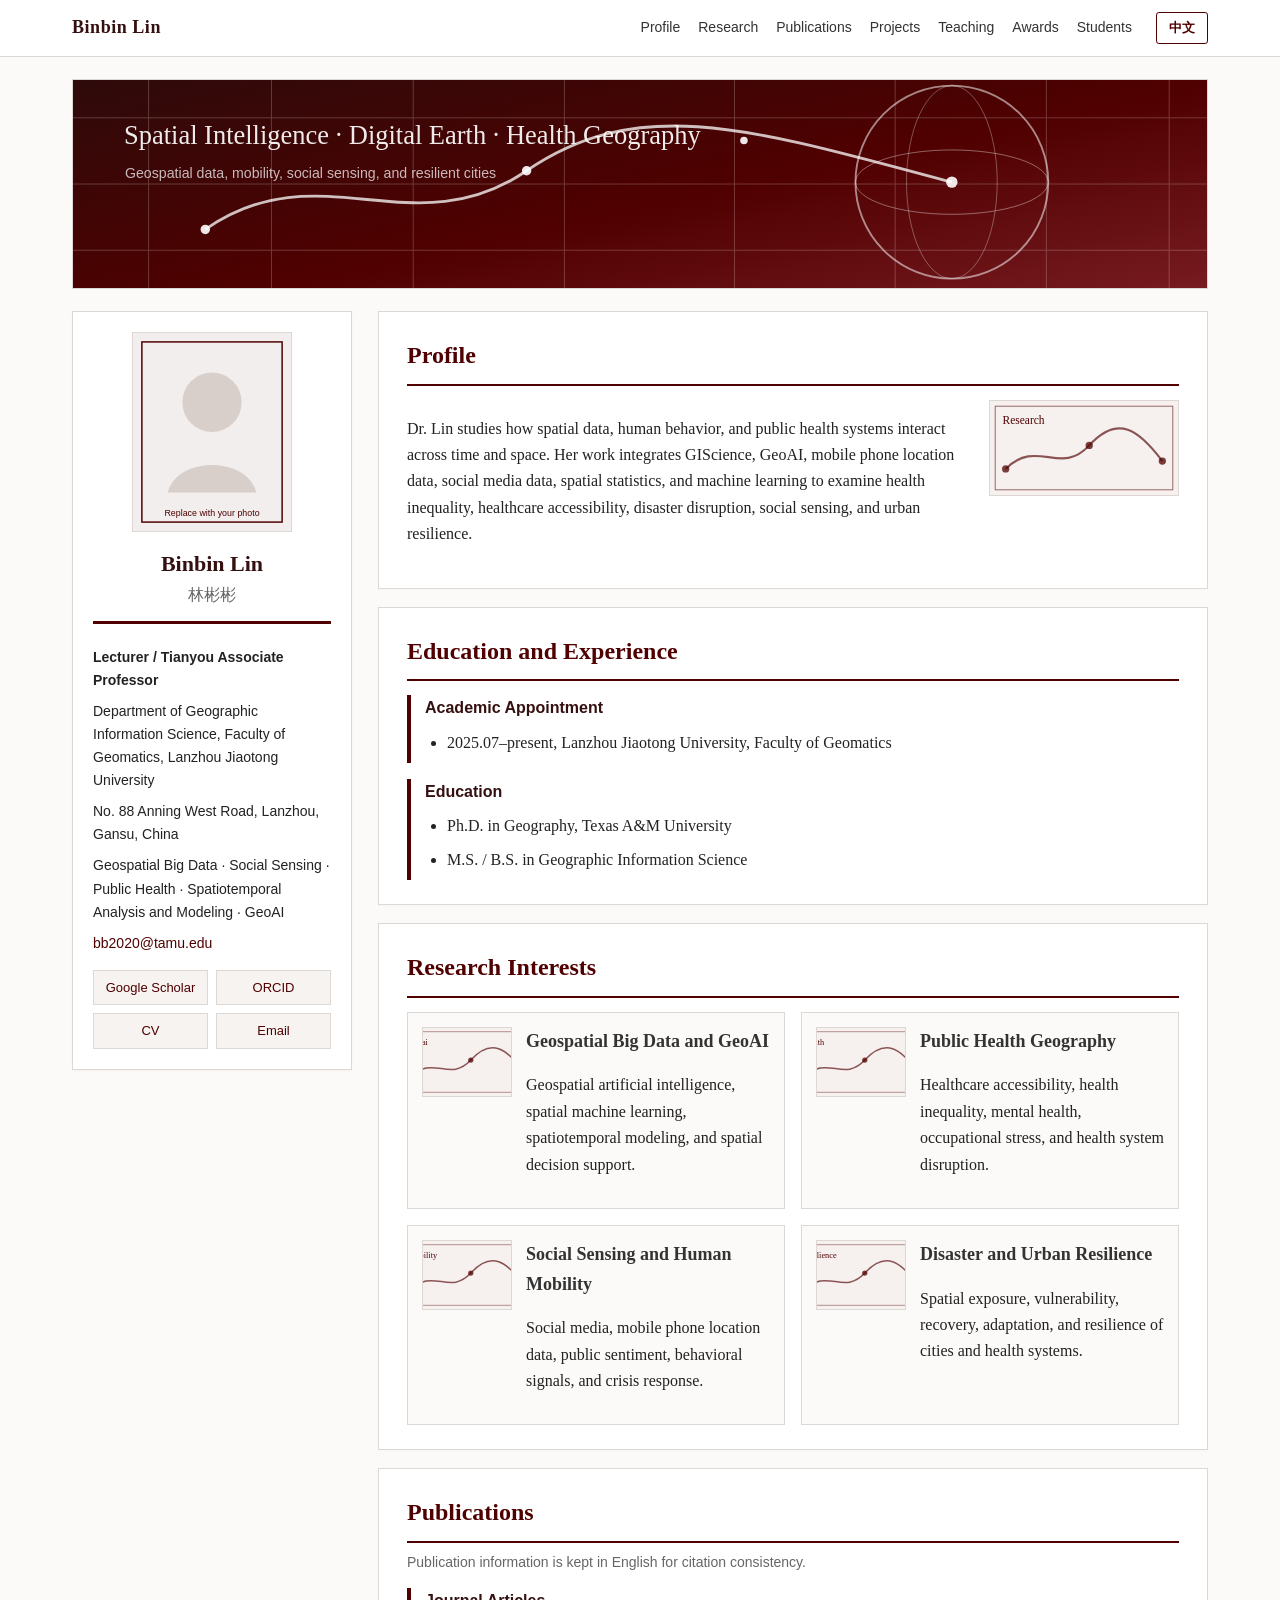
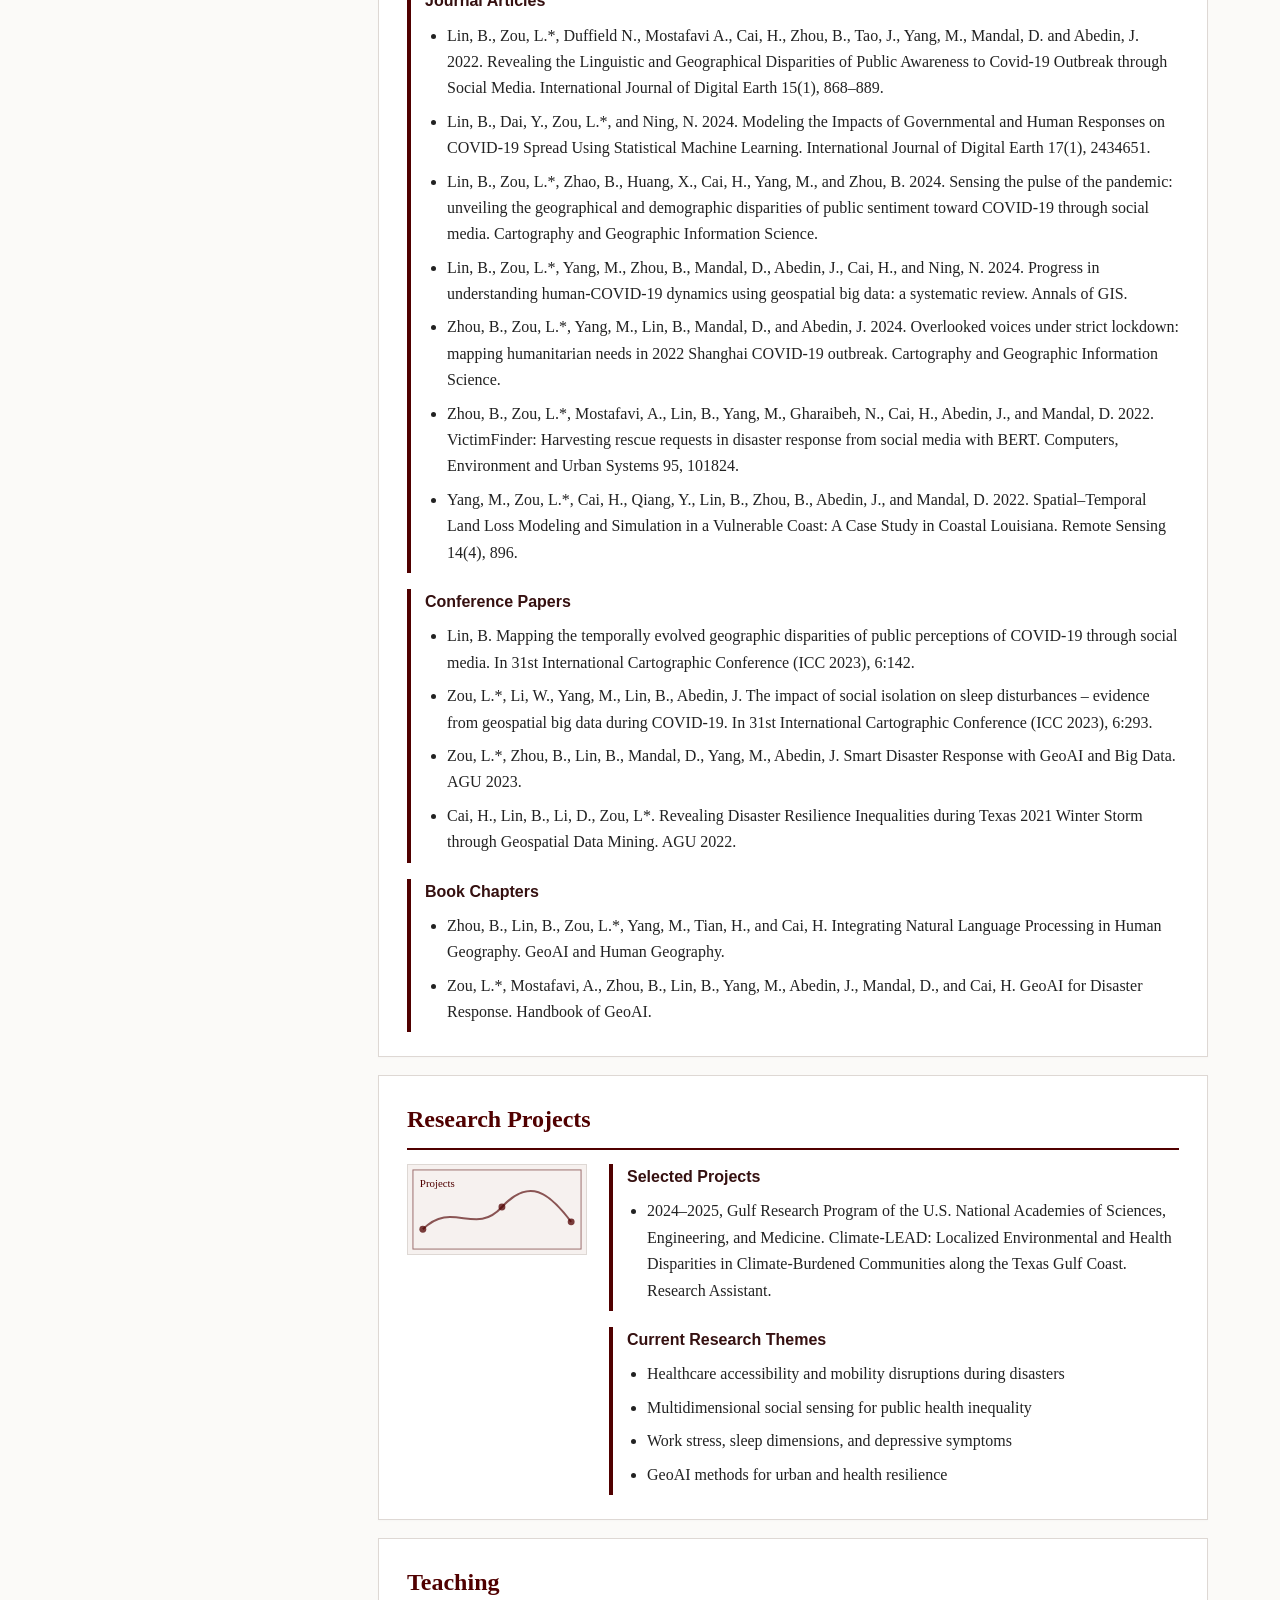
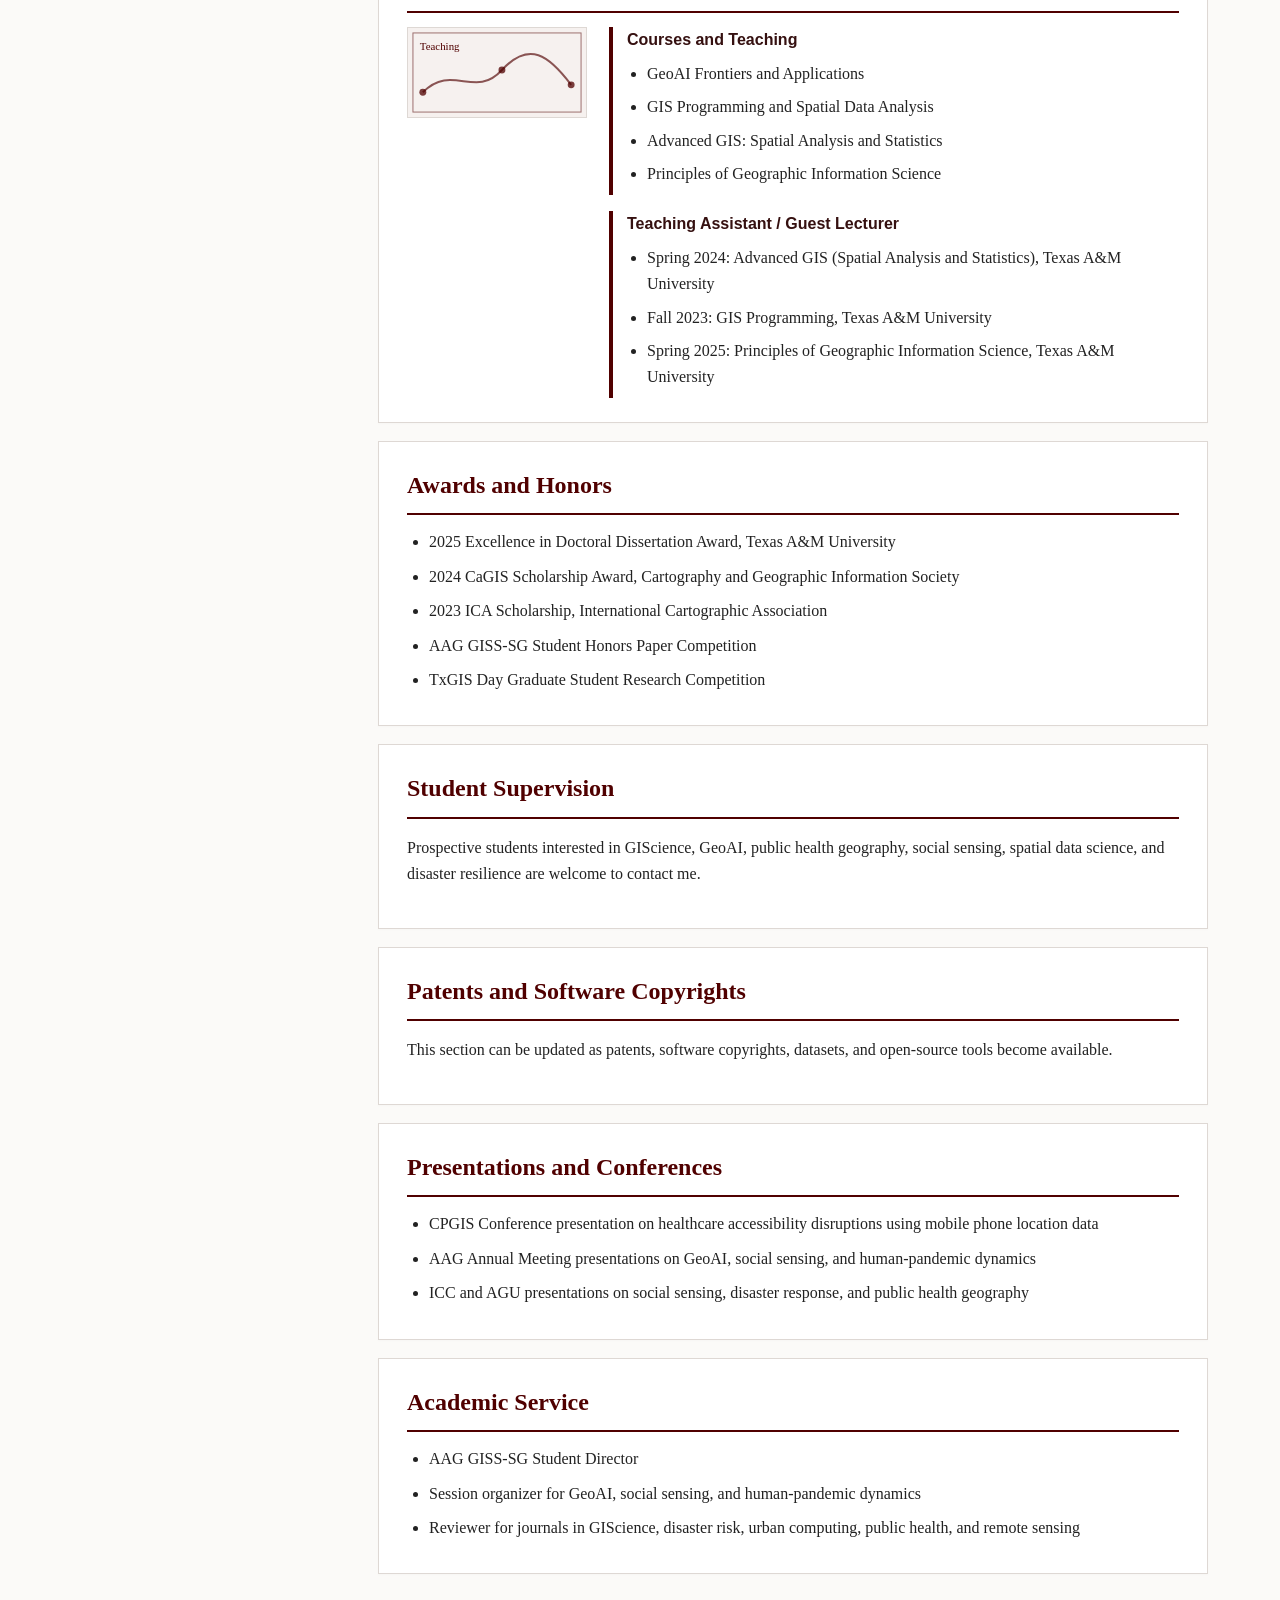
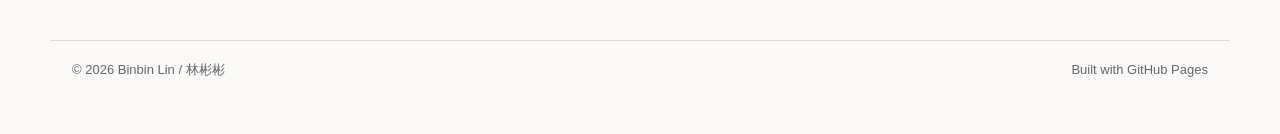
==== index.html @ 3821516c "Add files via upload" ====
<!DOCTYPE html>
<html lang="en" data-lang="en">
<head>
  <meta charset="UTF-8" />
  <meta name="viewport" content="width=device-width, initial-scale=1.0" />
  <title>Binbin Lin | 林彬彬</title>
  <meta name="description" content="Academic homepage of Binbin Lin / 林彬彬, Associate Professor at Lanzhou Jiaotong University." />
  <link rel="stylesheet" href="assets/style.css" />
</head>
<body>
  <header class="topbar">
    <div class="topbar-inner">
      <a class="site-title" href="#home">Binbin Lin</a>
      <nav class="nav" aria-label="Main navigation">
        <a href="#about" data-i18n="nav_about">Profile</a>
        <a href="#research" data-i18n="nav_research">Research</a>
        <a href="#publications" data-i18n="nav_publications">Publications</a>
        <a href="#projects" data-i18n="nav_projects">Projects</a>
        <a href="#teaching" data-i18n="nav_teaching">Teaching</a>
        <a href="#awards" data-i18n="nav_awards">Awards</a>
        <a href="#students" data-i18n="nav_students">Students</a>
      </nav>
      <button id="langToggle" class="lang-toggle" type="button">中文</button>
    </div>
  </header>

  <main id="home">
    <section class="banner" aria-label="Digital earth banner">
      <img src="img/banner-digital-earth.svg" alt="Digital earth and geospatial network banner" />
    </section>

    <section class="layout">
      <aside class="profile-card" id="profileCard"></aside>
      <div class="main-column">
        <section class="panel" id="about"></section>
        <section class="panel" id="education"></section>
        <section class="panel" id="research"></section>
        <section class="panel" id="publications"></section>
        <section class="panel" id="projects"></section>
        <section class="panel" id="teaching"></section>
        <section class="panel" id="awards"></section>
        <section class="panel" id="students"></section>
        <section class="panel" id="patents"></section>
        <section class="panel" id="talks"></section>
        <section class="panel" id="service"></section>
      </div>
    </section>
  </main>

  <footer class="footer">
    <span>© <span id="year"></span> Binbin Lin / 林彬彬</span>
    <span data-i18n="footer_note">Built with GitHub Pages</span>
  </footer>

  <script src="assets/main.js"></script>
</body>
</html>
---- assets/style.css ----
:root{
  --maroon:#500000;
  --maroon-dark:#351010;
  --maroon-light:#7b1f28;
  --ink:#222;
  --muted:#666;
  --line:#ded8d4;
  --paper:#fff;
  --soft:#f7f3f1;
  --soft2:#fbfaf8;
  --max:1180px;
}
*{box-sizing:border-box}
html{scroll-behavior:smooth}
body{margin:0;background:var(--soft2);color:var(--ink);font-family:Georgia,'Times New Roman','Noto Serif SC',serif;line-height:1.65}
a{color:var(--maroon);text-decoration:none}a:hover{text-decoration:underline}
.topbar{position:sticky;top:0;z-index:20;background:rgba(255,255,255,.96);border-bottom:1px solid var(--line)}
.topbar-inner{max-width:var(--max);margin:auto;padding:12px 22px;display:flex;align-items:center;gap:24px}
.site-title{font-weight:700;letter-spacing:.03em;color:var(--maroon-dark);font-size:18px;white-space:nowrap}
.nav{display:flex;gap:18px;flex:1;justify-content:flex-end;font-family:Arial,'Noto Sans SC',sans-serif;font-size:14px}.nav a{color:#333}.nav a:hover{color:var(--maroon)}
.lang-toggle{border:1px solid var(--maroon);background:#fff;color:var(--maroon);padding:6px 12px;border-radius:3px;cursor:pointer;font-weight:700}
.banner{max-width:var(--max);margin:22px auto 0;padding:0 22px}.banner img{width:100%;height:210px;display:block;object-fit:cover;border:1px solid var(--line);background:#eee}
.layout{max-width:var(--max);margin:22px auto 48px;padding:0 22px;display:grid;grid-template-columns:280px minmax(0,1fr);gap:26px;align-items:start}
.profile-card{position:sticky;top:72px;background:var(--paper);border:1px solid var(--line);padding:20px;text-align:left}
.portrait{width:160px;height:200px;display:block;margin:0 auto 14px;object-fit:cover;border:1px solid var(--line);background:#eee}.profile-name{text-align:center;margin:4px 0 0;font-size:22px;color:var(--maroon-dark)}.profile-sub{text-align:center;color:var(--muted);margin:0 0 12px;font-family:Arial,'Noto Sans SC',sans-serif}.profile-meta{border-top:3px solid var(--maroon);padding-top:14px;font-family:Arial,'Noto Sans SC',sans-serif;font-size:14px}.profile-meta p{margin:8px 0}.profile-links{display:grid;grid-template-columns:1fr 1fr;gap:8px;margin-top:15px}.profile-links a{font-family:Arial,'Noto Sans SC',sans-serif;text-align:center;border:1px solid var(--line);padding:6px 8px;background:var(--soft);font-size:13px}.profile-links a:hover{background:var(--maroon);color:#fff;text-decoration:none}
.panel{background:var(--paper);border:1px solid var(--line);margin-bottom:18px;padding:24px 28px}.panel h2{margin:0 0 14px;color:var(--maroon);font-size:24px;border-bottom:2px solid var(--maroon);padding-bottom:8px}.panel h3{color:#333;margin:0 0 6px;font-size:18px}.section-note{color:var(--muted);font-family:Arial,'Noto Sans SC',sans-serif;font-size:14px;margin-top:-6px}.intro-block{display:grid;grid-template-columns:1fr 190px;gap:22px;align-items:start}.module-img{width:100%;border:1px solid var(--line);background:#f3eeee}.research-grid{display:grid;grid-template-columns:1fr 1fr;gap:16px}.research-item{display:grid;grid-template-columns:90px 1fr;gap:14px;border:1px solid var(--line);padding:14px;background:var(--soft2)}.research-item img{width:90px;height:70px;object-fit:cover;border:1px solid var(--line)}
.pub-list{padding-left:22px;margin:0}.pub-list li{margin:0 0 12px}.list-block{display:grid;grid-template-columns:180px 1fr;gap:22px;align-items:start}.list-block ul{margin:0;padding-left:20px}.list-block li{margin-bottom:8px}.simple-list{margin:0;padding-left:22px}.simple-list li{margin-bottom:8px}.footer{max-width:var(--max);margin:0 auto 35px;padding:18px 22px;border-top:1px solid var(--line);display:flex;justify-content:space-between;color:var(--muted);font-family:Arial,'Noto Sans SC',sans-serif;font-size:13px}
[data-lang="en"] [data-zh], [data-lang="zh"] [data-en]{display:none!important}
@media(max-width:900px){.topbar-inner{flex-wrap:wrap}.nav{order:3;width:100%;justify-content:flex-start;overflow:auto}.layout{grid-template-columns:1fr}.profile-card{position:static}.intro-block,.list-block{grid-template-columns:1fr}.research-grid{grid-template-columns:1fr}.banner img{height:150px}}
@media(max-width:520px){.panel{padding:18px}.research-item{grid-template-columns:1fr}.research-item img{width:100%;height:120px}.footer{display:block}.profile-links{grid-template-columns:1fr}}
.group-list{display:grid;gap:16px}.subsection{border-left:4px solid var(--maroon);padding:0 0 0 14px}.subsection h3{font-family:Arial,'Noto Sans SC',sans-serif;font-size:16px;color:var(--maroon-dark);margin:0 0 8px}.subsection .simple-list{margin-bottom:0}.subsection .simple-list li{margin-bottom:7px}.profile-card{box-shadow:0 1px 2px rgba(0,0,0,.03)}.panel{box-shadow:0 1px 2px rgba(0,0,0,.02)}
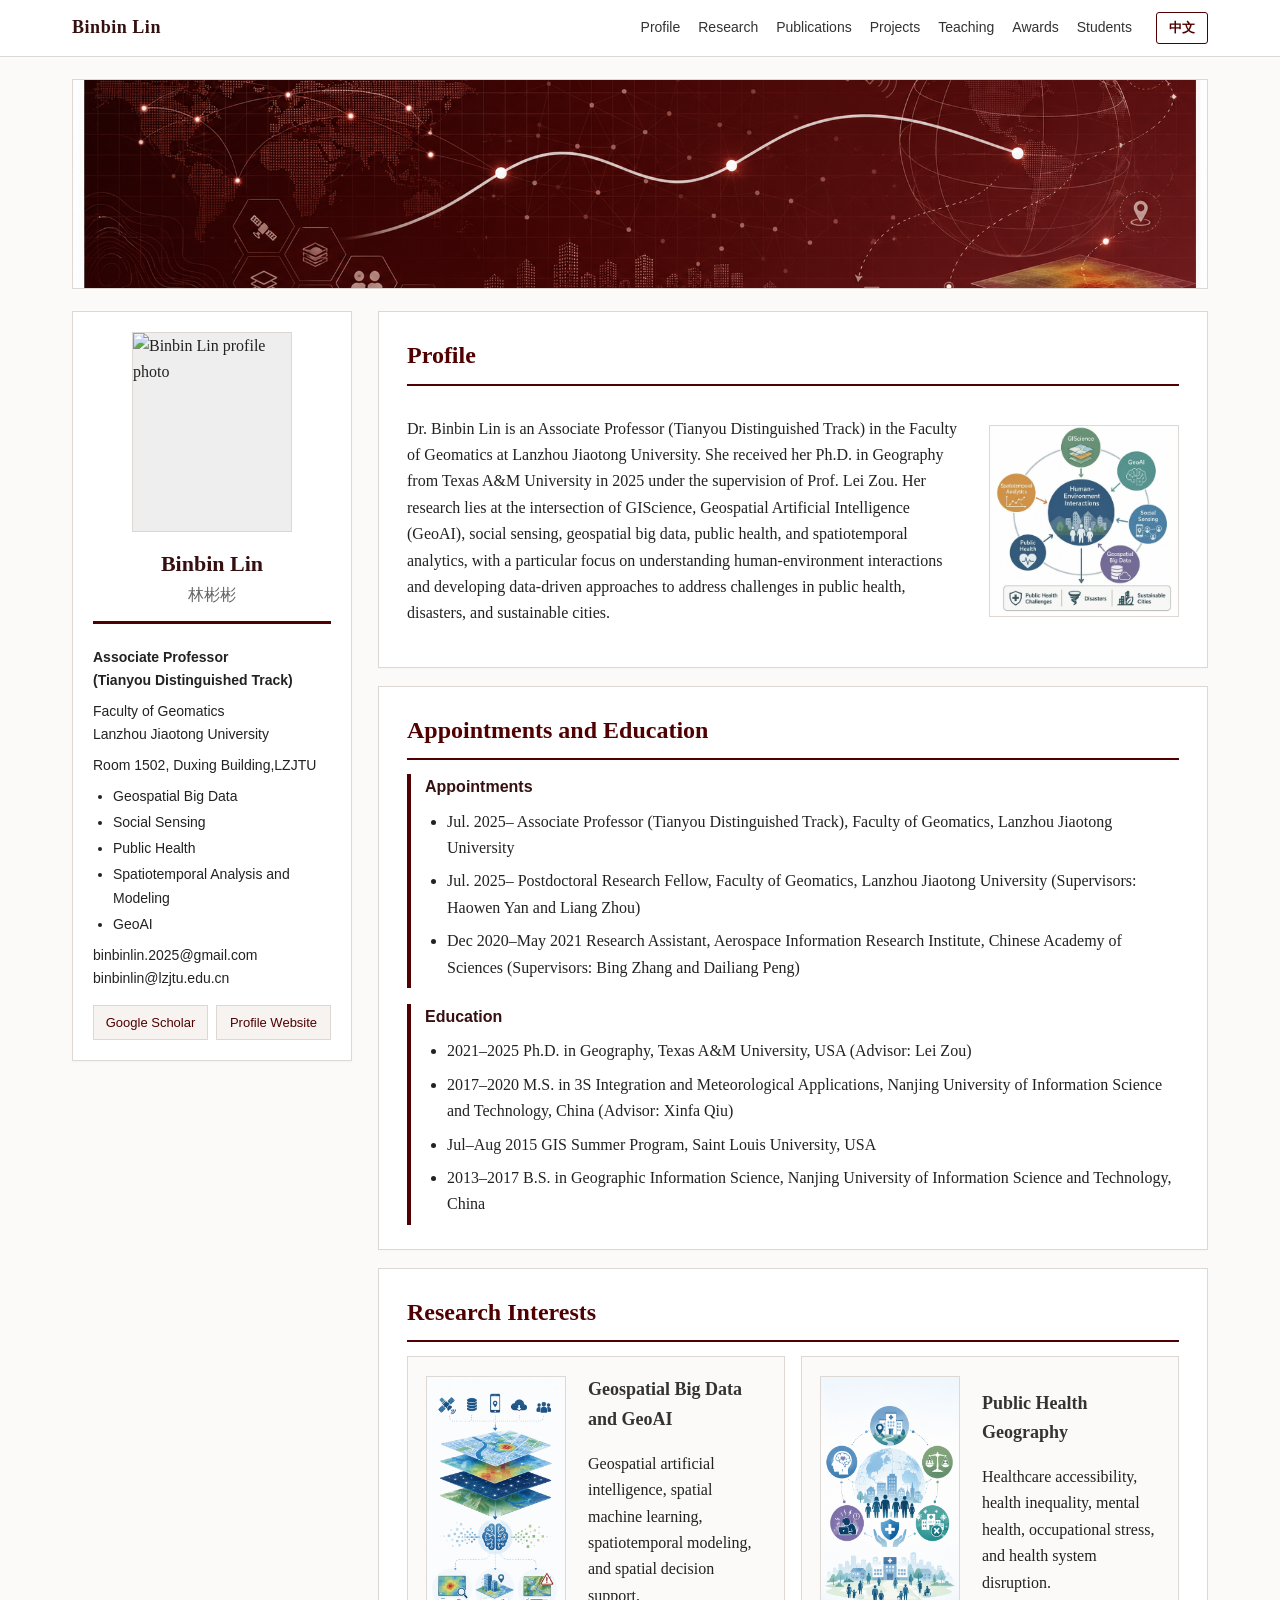
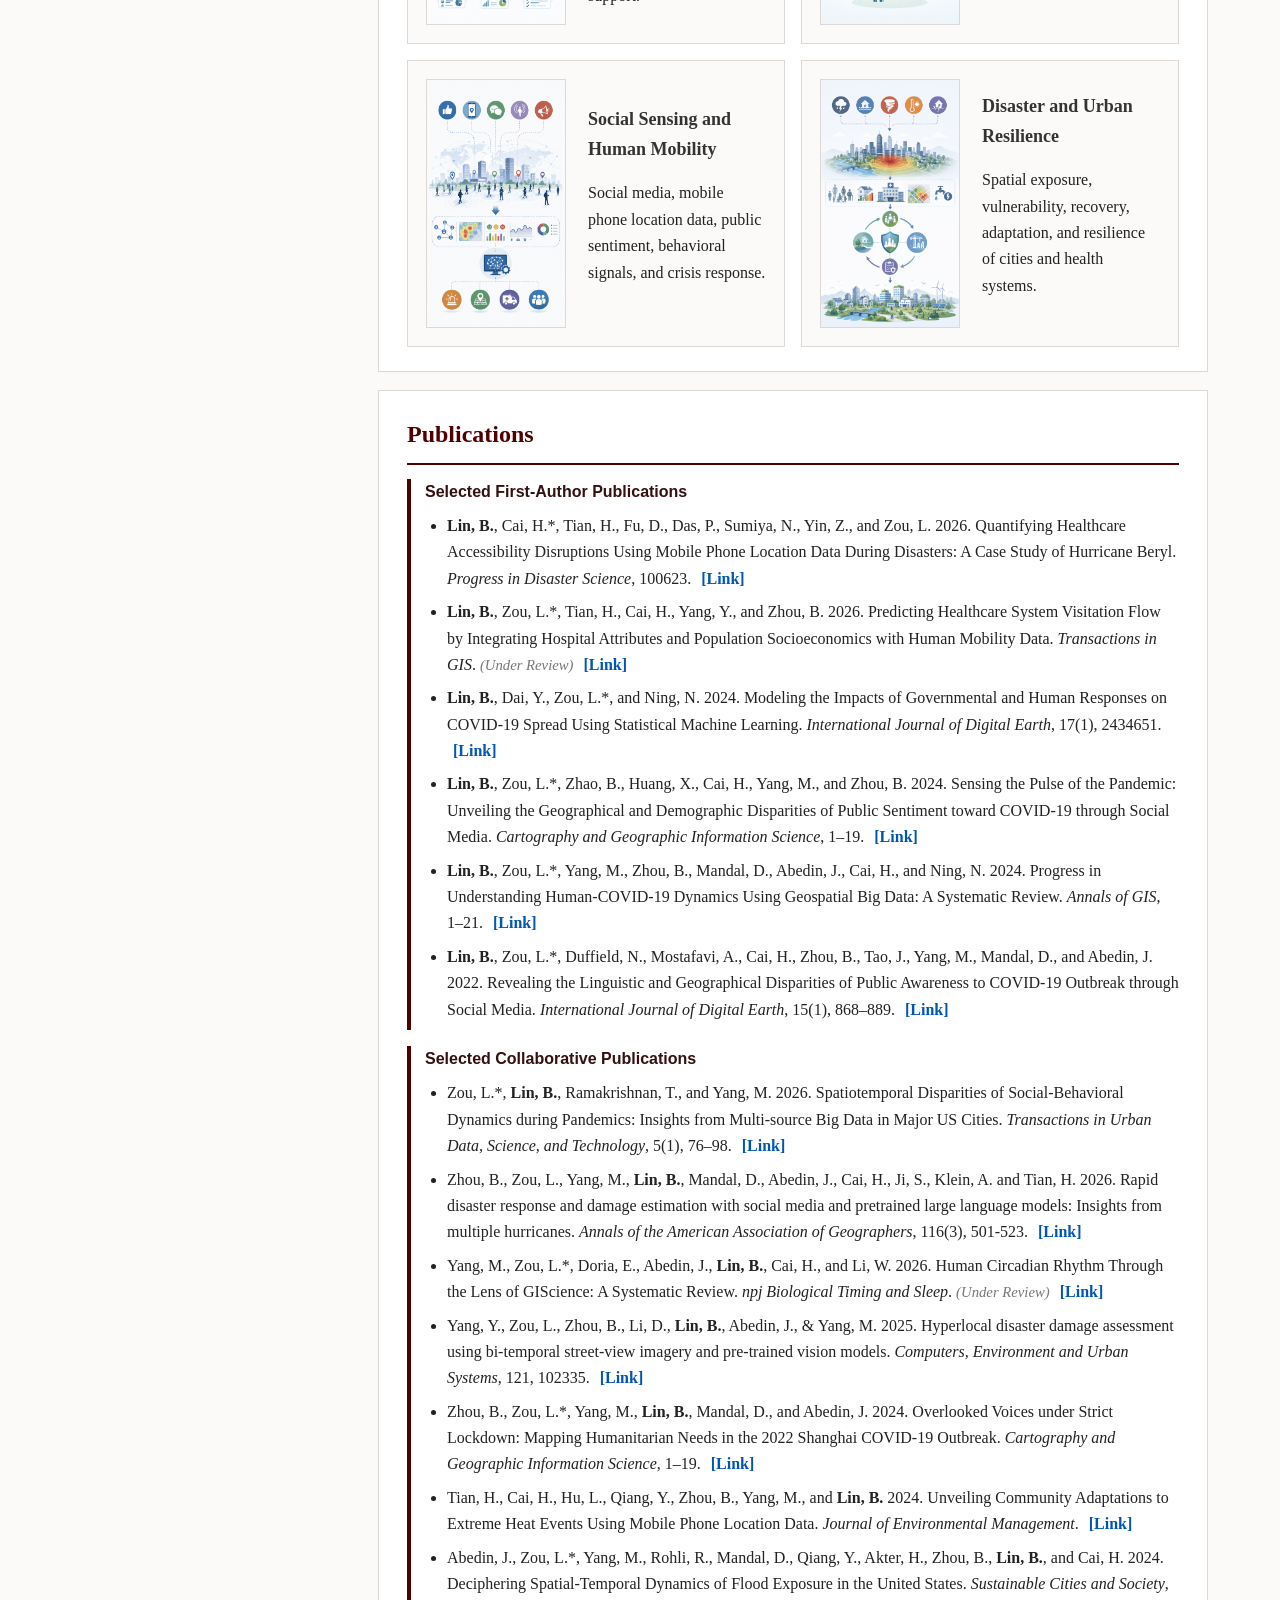
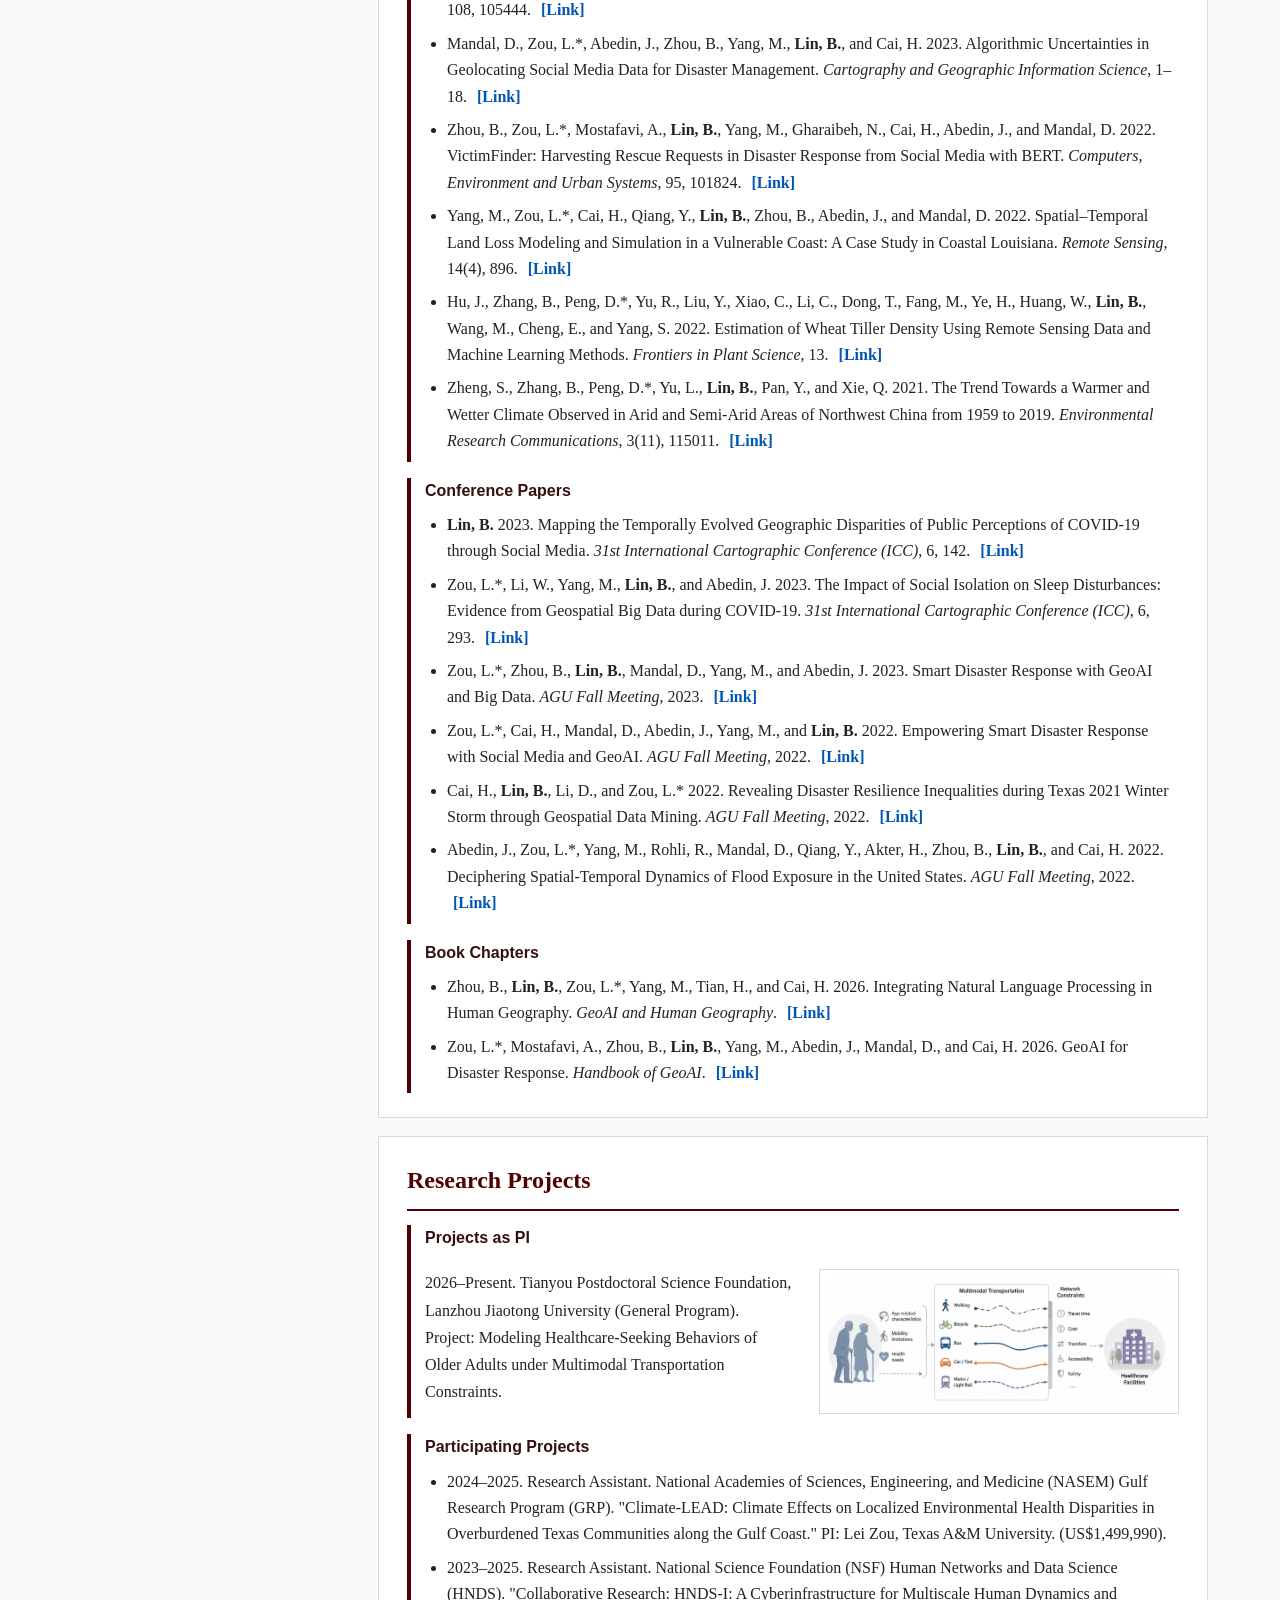
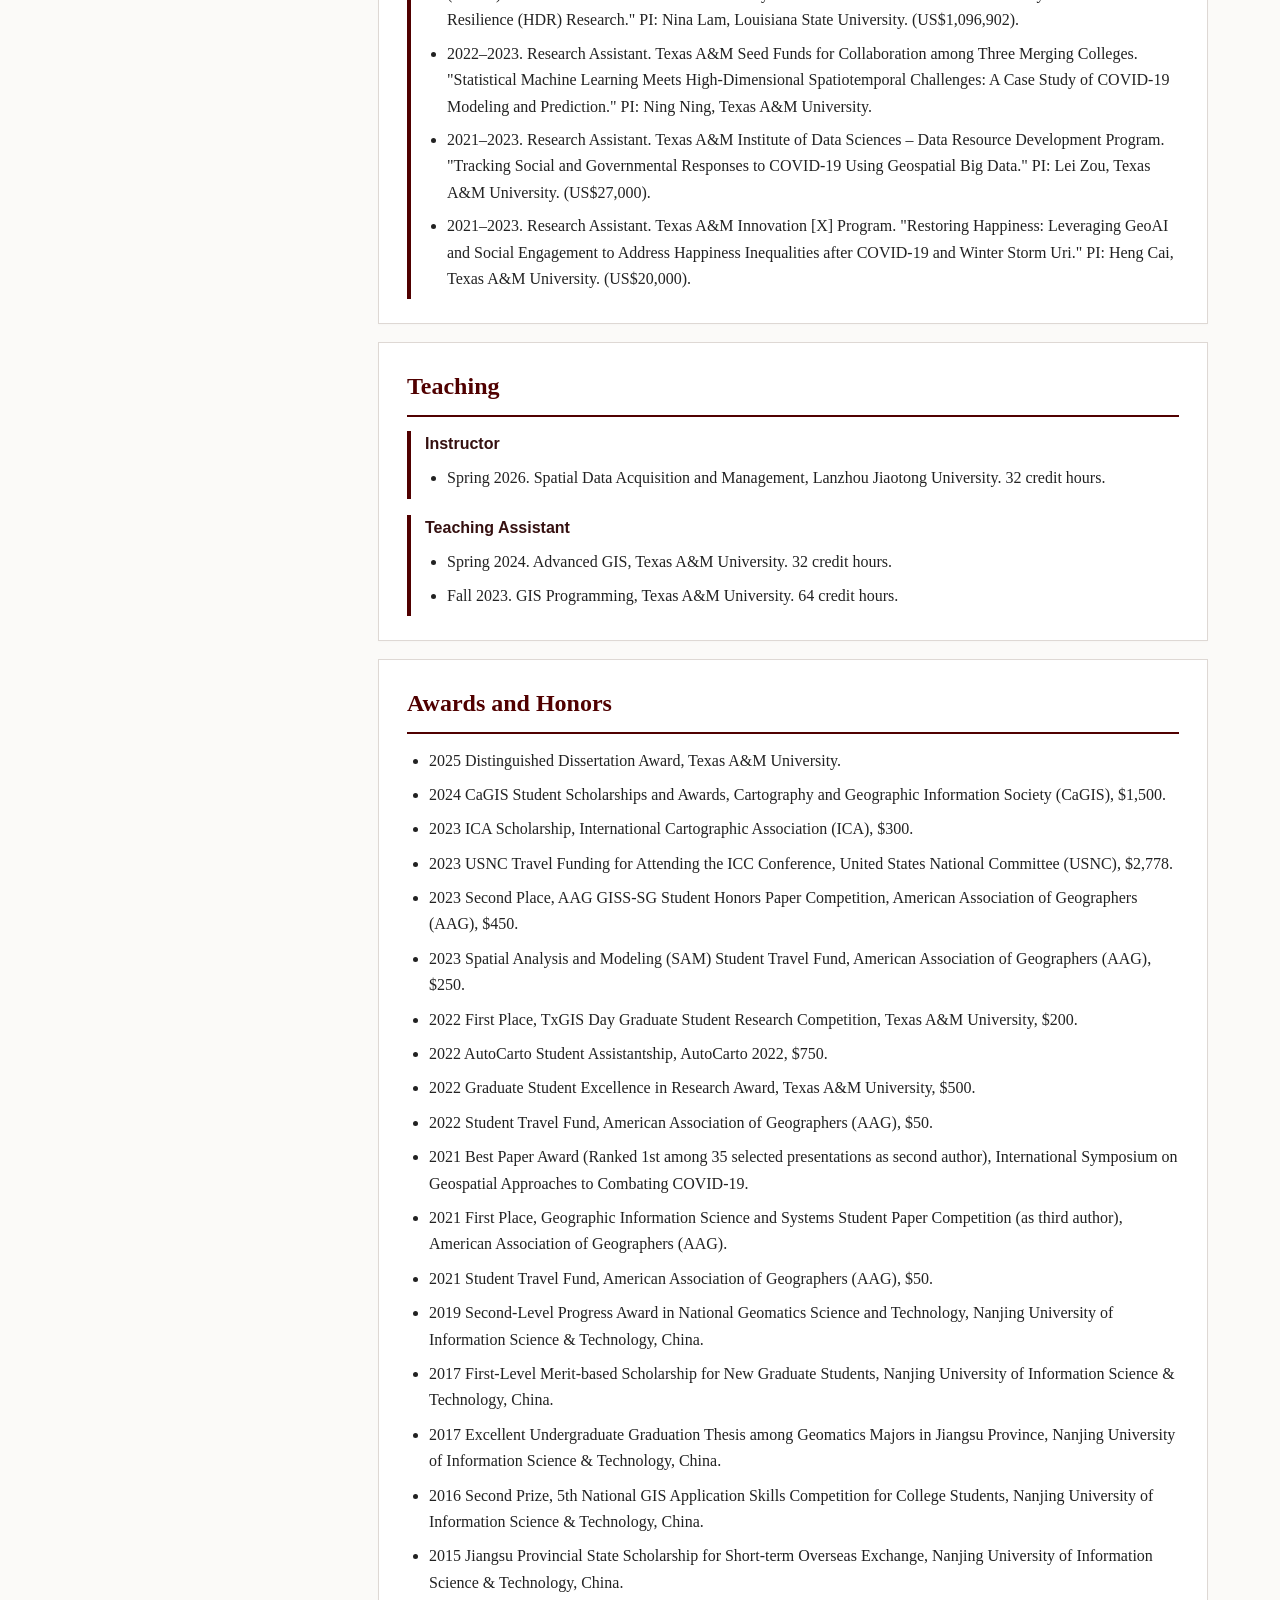
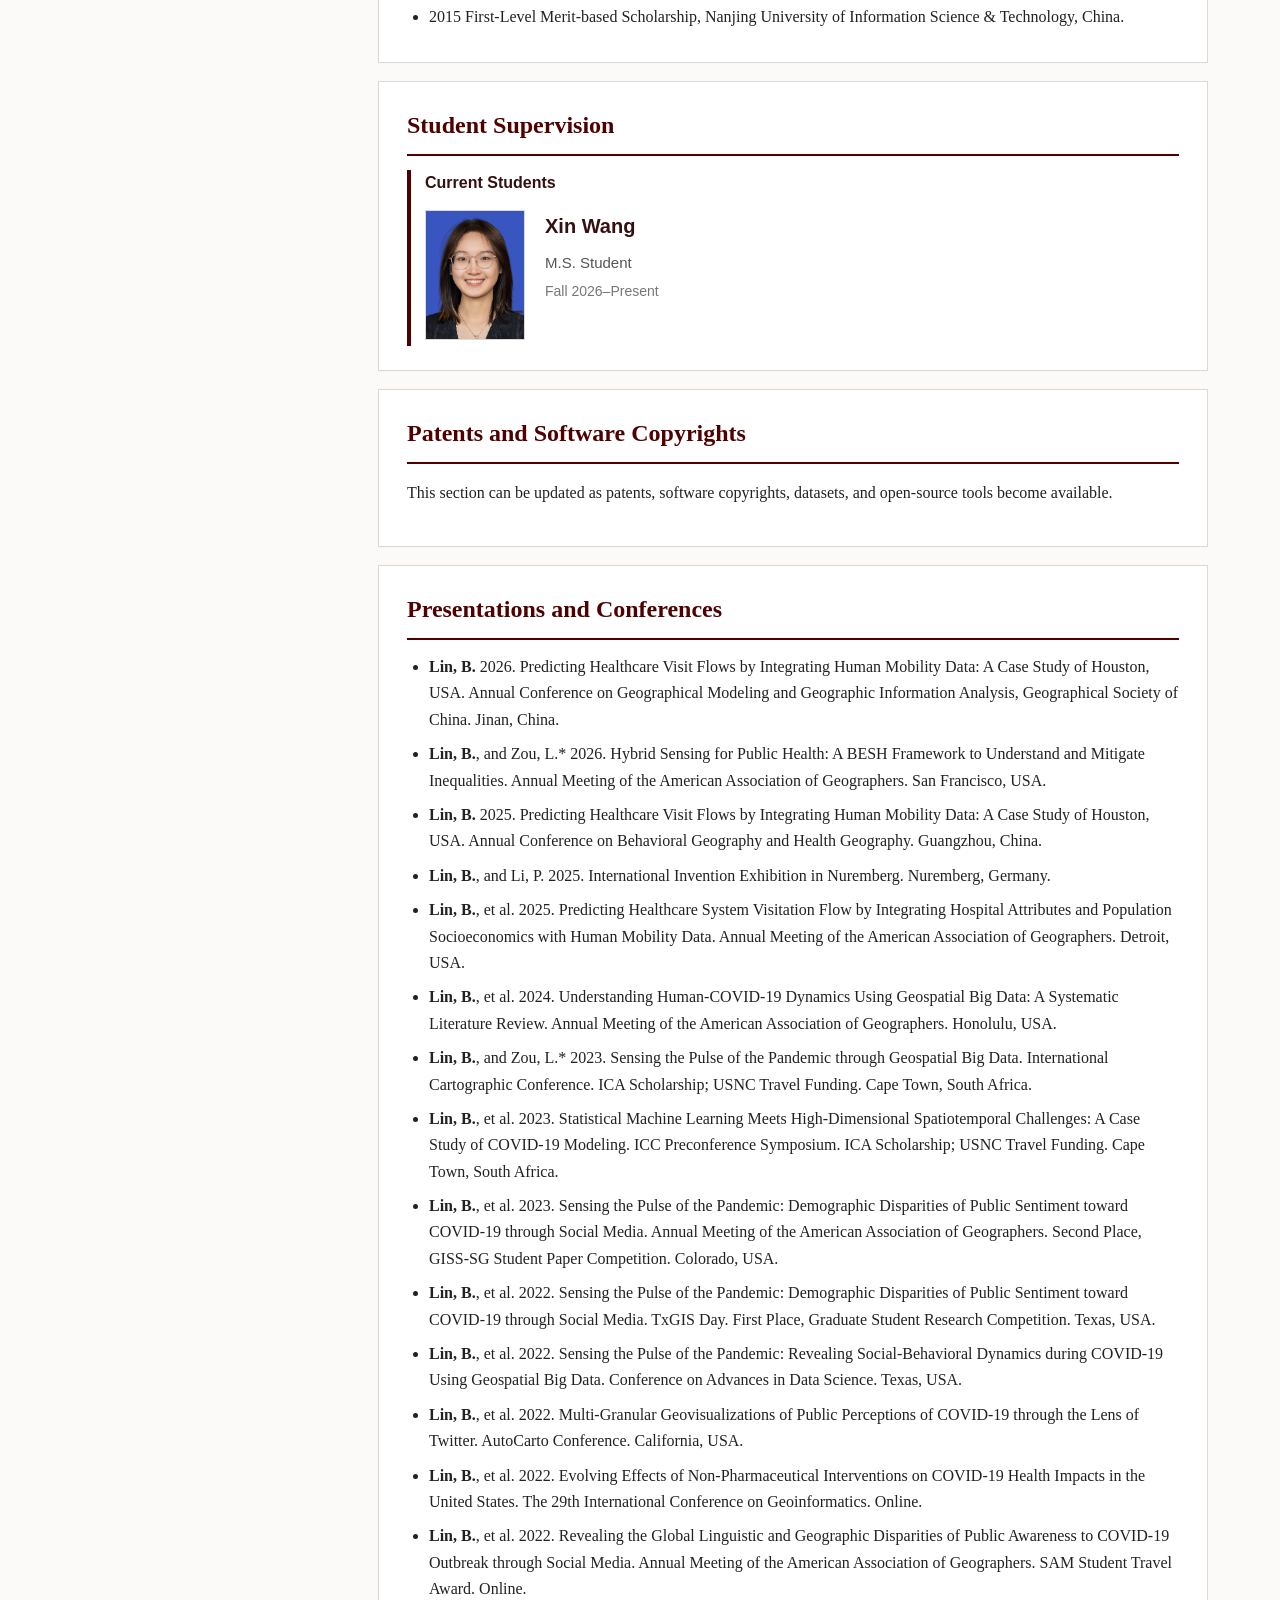
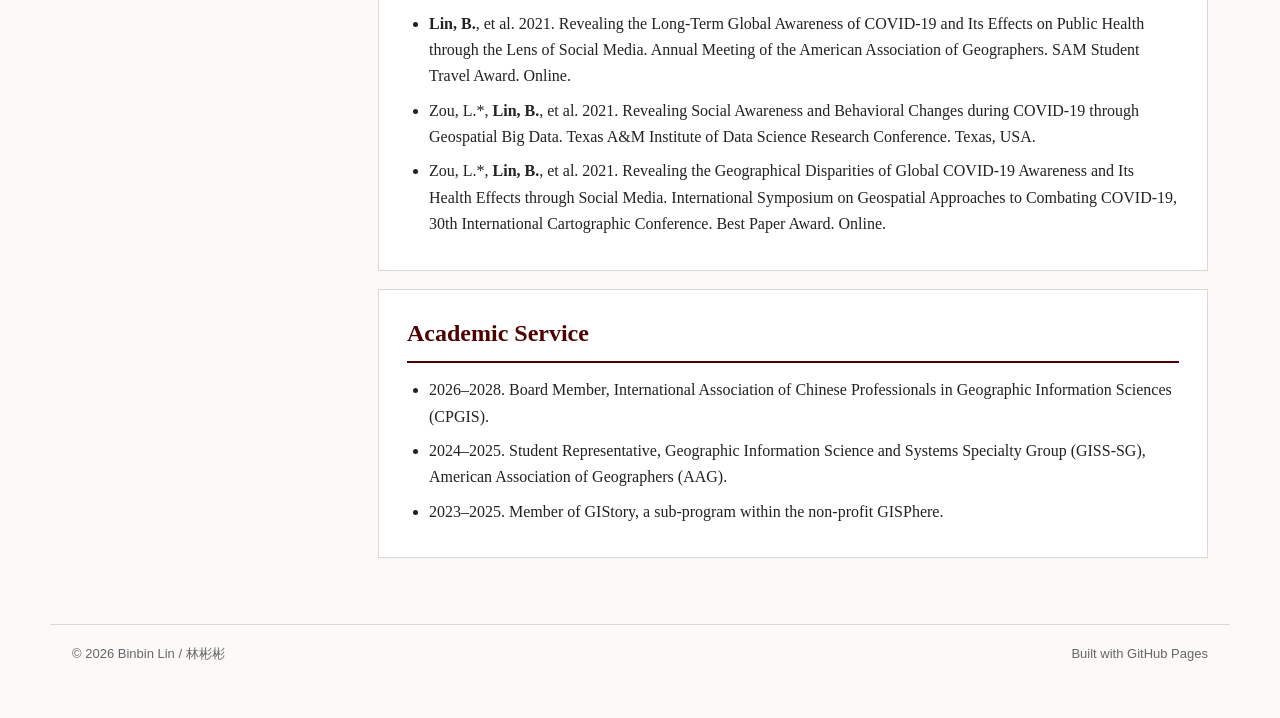
==== commit ba34db2c: "Update index.html" ====
--- a/index.html
+++ b/index.html
@@ -26,7 +26,7 @@
 
   <main id="home">
     <section class="banner" aria-label="Digital earth banner">
-      <img src="img/banner-digital-earth.svg" alt="Digital earth and geospatial network banner" />
+      <img src="img/banner-digital-earth.png" alt="Digital earth and geospatial network banner" />
     </section>
 
     <section class="layout">
@@ -55,3 +55,4 @@
   <script src="assets/main.js"></script>
 </body>
 </html>
+<!-- redeploy -->
--- a/assets/style.css
+++ b/assets/style.css
@@ -10,22 +10,429 @@
   --soft2:#fbfaf8;
   --max:1180px;
 }
+
 *{box-sizing:border-box}
 html{scroll-behavior:smooth}
-body{margin:0;background:var(--soft2);color:var(--ink);font-family:Georgia,'Times New Roman','Noto Serif SC',serif;line-height:1.65}
-a{color:var(--maroon);text-decoration:none}a:hover{text-decoration:underline}
-.topbar{position:sticky;top:0;z-index:20;background:rgba(255,255,255,.96);border-bottom:1px solid var(--line)}
-.topbar-inner{max-width:var(--max);margin:auto;padding:12px 22px;display:flex;align-items:center;gap:24px}
-.site-title{font-weight:700;letter-spacing:.03em;color:var(--maroon-dark);font-size:18px;white-space:nowrap}
-.nav{display:flex;gap:18px;flex:1;justify-content:flex-end;font-family:Arial,'Noto Sans SC',sans-serif;font-size:14px}.nav a{color:#333}.nav a:hover{color:var(--maroon)}
-.lang-toggle{border:1px solid var(--maroon);background:#fff;color:var(--maroon);padding:6px 12px;border-radius:3px;cursor:pointer;font-weight:700}
-.banner{max-width:var(--max);margin:22px auto 0;padding:0 22px}.banner img{width:100%;height:210px;display:block;object-fit:cover;border:1px solid var(--line);background:#eee}
-.layout{max-width:var(--max);margin:22px auto 48px;padding:0 22px;display:grid;grid-template-columns:280px minmax(0,1fr);gap:26px;align-items:start}
-.profile-card{position:sticky;top:72px;background:var(--paper);border:1px solid var(--line);padding:20px;text-align:left}
-.portrait{width:160px;height:200px;display:block;margin:0 auto 14px;object-fit:cover;border:1px solid var(--line);background:#eee}.profile-name{text-align:center;margin:4px 0 0;font-size:22px;color:var(--maroon-dark)}.profile-sub{text-align:center;color:var(--muted);margin:0 0 12px;font-family:Arial,'Noto Sans SC',sans-serif}.profile-meta{border-top:3px solid var(--maroon);padding-top:14px;font-family:Arial,'Noto Sans SC',sans-serif;font-size:14px}.profile-meta p{margin:8px 0}.profile-links{display:grid;grid-template-columns:1fr 1fr;gap:8px;margin-top:15px}.profile-links a{font-family:Arial,'Noto Sans SC',sans-serif;text-align:center;border:1px solid var(--line);padding:6px 8px;background:var(--soft);font-size:13px}.profile-links a:hover{background:var(--maroon);color:#fff;text-decoration:none}
-.panel{background:var(--paper);border:1px solid var(--line);margin-bottom:18px;padding:24px 28px}.panel h2{margin:0 0 14px;color:var(--maroon);font-size:24px;border-bottom:2px solid var(--maroon);padding-bottom:8px}.panel h3{color:#333;margin:0 0 6px;font-size:18px}.section-note{color:var(--muted);font-family:Arial,'Noto Sans SC',sans-serif;font-size:14px;margin-top:-6px}.intro-block{display:grid;grid-template-columns:1fr 190px;gap:22px;align-items:start}.module-img{width:100%;border:1px solid var(--line);background:#f3eeee}.research-grid{display:grid;grid-template-columns:1fr 1fr;gap:16px}.research-item{display:grid;grid-template-columns:90px 1fr;gap:14px;border:1px solid var(--line);padding:14px;background:var(--soft2)}.research-item img{width:90px;height:70px;object-fit:cover;border:1px solid var(--line)}
-.pub-list{padding-left:22px;margin:0}.pub-list li{margin:0 0 12px}.list-block{display:grid;grid-template-columns:180px 1fr;gap:22px;align-items:start}.list-block ul{margin:0;padding-left:20px}.list-block li{margin-bottom:8px}.simple-list{margin:0;padding-left:22px}.simple-list li{margin-bottom:8px}.footer{max-width:var(--max);margin:0 auto 35px;padding:18px 22px;border-top:1px solid var(--line);display:flex;justify-content:space-between;color:var(--muted);font-family:Arial,'Noto Sans SC',sans-serif;font-size:13px}
-[data-lang="en"] [data-zh], [data-lang="zh"] [data-en]{display:none!important}
-@media(max-width:900px){.topbar-inner{flex-wrap:wrap}.nav{order:3;width:100%;justify-content:flex-start;overflow:auto}.layout{grid-template-columns:1fr}.profile-card{position:static}.intro-block,.list-block{grid-template-columns:1fr}.research-grid{grid-template-columns:1fr}.banner img{height:150px}}
-@media(max-width:520px){.panel{padding:18px}.research-item{grid-template-columns:1fr}.research-item img{width:100%;height:120px}.footer{display:block}.profile-links{grid-template-columns:1fr}}
-.group-list{display:grid;gap:16px}.subsection{border-left:4px solid var(--maroon);padding:0 0 0 14px}.subsection h3{font-family:Arial,'Noto Sans SC',sans-serif;font-size:16px;color:var(--maroon-dark);margin:0 0 8px}.subsection .simple-list{margin-bottom:0}.subsection .simple-list li{margin-bottom:7px}.profile-card{box-shadow:0 1px 2px rgba(0,0,0,.03)}.panel{box-shadow:0 1px 2px rgba(0,0,0,.02)}
+body{
+  margin:0;
+  background:var(--soft2);
+  color:var(--ink);
+  font-family:Georgia,'Times New Roman','Noto Serif SC',serif;
+  line-height:1.65;
+}
+
+a{color:var(--maroon);text-decoration:none}
+a:hover{text-decoration:underline}
+
+.topbar{
+  position:sticky;
+  top:0;
+  z-index:20;
+  background:rgba(255,255,255,.96);
+  border-bottom:1px solid var(--line);
+}
+.topbar-inner{
+  max-width:var(--max);
+  margin:auto;
+  padding:12px 22px;
+  display:flex;
+  align-items:center;
+  gap:24px;
+}
+.site-title{
+  font-weight:700;
+  letter-spacing:.03em;
+  color:var(--maroon-dark);
+  font-size:18px;
+  white-space:nowrap;
+}
+.nav{
+  display:flex;
+  gap:18px;
+  flex:1;
+  justify-content:flex-end;
+  font-family:Arial,'Noto Sans SC',sans-serif;
+  font-size:14px;
+}
+.nav a{color:#333}
+.nav a:hover{color:var(--maroon)}
+
+.lang-toggle{
+  border:1px solid var(--maroon);
+  background:#fff;
+  color:var(--maroon);
+  padding:6px 12px;
+  border-radius:3px;
+  cursor:pointer;
+  font-weight:700;
+}
+
+.banner{
+  max-width:var(--max);
+  margin:22px auto 0;
+  padding:0 22px;
+}
+.banner img{
+  width:100%;
+  height:210px;
+  display:block;
+  object-fit:cover;
+  border:1px solid var(--line);
+  background:#eee;
+}
+
+.layout{
+  max-width:var(--max);
+  margin:22px auto 48px;
+  padding:0 22px;
+  display:grid;
+  grid-template-columns:280px minmax(0,1fr);
+  gap:26px;
+  align-items:start;
+}
+
+.profile-card{
+  position:sticky;
+  top:72px;
+  background:var(--paper);
+  border:1px solid var(--line);
+  padding:20px;
+  text-align:left;
+  box-shadow:0 1px 2px rgba(0,0,0,.03);
+}
+.portrait{
+  width:160px;
+  height:200px;
+  display:block;
+  margin:0 auto 14px;
+  object-fit:cover;
+  border:1px solid var(--line);
+  background:#eee;
+}
+.profile-name{
+  text-align:center;
+  margin:4px 0 0;
+  font-size:22px;
+  color:var(--maroon-dark);
+}
+.profile-sub{
+  text-align:center;
+  color:var(--muted);
+  margin:0 0 12px;
+  font-family:Arial,'Noto Sans SC',sans-serif;
+}
+.profile-meta{
+  border-top:3px solid var(--maroon);
+  padding-top:14px;
+  font-family:Arial,'Noto Sans SC',sans-serif;
+  font-size:14px;
+}
+.profile-meta p{margin:8px 0}
+.keyword-list{
+  margin:8px 0;
+  padding-left:20px;
+}
+.keyword-list li{
+  margin:3px 0;
+}
+.profile-links{
+  display:grid;
+  grid-template-columns:1fr 1fr;
+  gap:8px;
+  margin-top:15px;
+}
+.profile-links a{
+  font-family:Arial,'Noto Sans SC',sans-serif;
+  text-align:center;
+  border:1px solid var(--line);
+  padding:6px 8px;
+  background:var(--soft);
+  font-size:13px;
+}
+.profile-links a:hover{
+  background:var(--maroon);
+  color:#fff;
+  text-decoration:none;
+}
+
+.panel{
+  background:var(--paper);
+  border:1px solid var(--line);
+  margin-bottom:18px;
+  padding:24px 28px;
+  box-shadow:0 1px 2px rgba(0,0,0,.02);
+}
+.panel h2{
+  margin:0 0 14px;
+  color:var(--maroon);
+  font-size:24px;
+  border-bottom:2px solid var(--maroon);
+  padding-bottom:8px;
+}
+.panel h3{
+  color:#333;
+  margin:0 0 6px;
+  font-size:18px;
+}
+.section-note{
+  color:var(--muted);
+  font-family:Arial,'Noto Sans SC',sans-serif;
+  font-size:14px;
+  margin-top:-6px;
+}
+
+.intro-block{
+  display:grid;
+  grid-template-columns:1fr 190px;
+  gap:22px;
+  align-items:center;
+}
+.module-img{
+  width:100%;
+  border:1px solid var(--line);
+  background:#f3eeee;
+  align-self:center; 
+}
+
+.research-grid{
+  display:grid;
+  grid-template-columns:1fr 1fr;
+  gap:16px;
+}
+.research-item{
+  display:grid;
+  grid-template-columns:140px 1fr;
+  gap:22px;
+  align-items:center;
+  border:1px solid var(--line);
+  padding:18px;
+  background:var(--soft2);
+}
+
+.research-item img{
+  width:140px;
+  aspect-ratio:9/16;
+  object-fit:cover;
+  object-position:top;
+  border:1px solid var(--line);
+  background:white;
+  display:block;
+  align-self:center; 
+  transition:.25s;
+}
+
+.research-item:hover img{
+  transform:scale(1.03);
+}
+
+.pub-list{
+  padding-left:22px;
+  margin:0;
+}
+.pub-list li{
+  margin:0 0 12px;
+}
+
+.list-block{
+  display:grid;
+  grid-template-columns:180px 1fr;
+  gap:22px;
+  align-items:start;
+}
+.list-block ul{
+  margin:0;
+  padding-left:20px;
+}
+.list-block li{
+  margin-bottom:8px;
+}
+.simple-list{
+  margin:0;
+  padding-left:22px;
+}
+.simple-list li{
+  margin-bottom:8px;
+}
+
+.group-list{
+  display:grid;
+  gap:16px;
+}
+.subsection{
+  border-left:4px solid var(--maroon);
+  padding:0 0 0 14px;
+}
+.subsection h3{
+  font-family:Arial,'Noto Sans SC',sans-serif;
+  font-size:16px;
+  color:var(--maroon-dark);
+  margin:0 0 8px;
+}
+.subsection .simple-list{
+  margin-bottom:0;
+}
+.subsection .simple-list li{
+  margin-bottom:7px;
+}
+
+/* Publication links and status */
+.pub-link{
+  color:#0056b3;
+  font-weight:600;
+  text-decoration:none;
+  margin-left:6px;
+}
+.pub-link:hover{
+  color:#003d80;
+  text-decoration:underline;
+}
+.pub-status{
+  color:#777;
+  font-style:italic;
+  font-size:0.92em;
+}
+
+/* Project cards: PI projects only */
+.project-card-list{
+  display:grid;
+  gap:16px;
+  margin:0;
+}
+
+.project-card{
+  display:grid;
+  grid-template-columns:minmax(0,1fr) 360px;
+  gap:22px;
+  align-items:start;
+  padding:10px 0 4px;
+}
+
+.project-card-text{
+  line-height:1.7;
+}
+
+.project-card-image{
+  border:1px solid var(--line);
+  background:#fff;
+  display:flex;
+  align-items:center;
+  justify-content:center;
+  padding:8px;
+}
+
+.project-card-image img{
+  max-width:100%;
+  max-height:260px;
+  width:auto;
+  height:auto;
+  object-fit:contain;
+  display:block;
+}
+
+.project-placeholder{
+  width:100%;
+  height:150px;
+  display:flex;
+  align-items:center;
+  justify-content:center;
+  color:var(--muted);
+  font-family:Arial,'Noto Sans SC',sans-serif;
+  font-size:14px;
+  border:1px dashed var(--line);
+  background:#faf7f5;
+}
+
+.footer{
+  max-width:var(--max);
+  margin:0 auto 35px;
+  padding:18px 22px;
+  border-top:1px solid var(--line);
+  display:flex;
+  justify-content:space-between;
+  color:var(--muted);
+  font-family:Arial,'Noto Sans SC',sans-serif;
+  font-size:13px;
+}
+
+[data-lang="en"] [data-zh],
+[data-lang="zh"] [data-en]{
+  display:none!important;
+}
+
+@media(max-width:900px){
+  .topbar-inner{flex-wrap:wrap}
+  .nav{
+    order:3;
+    width:100%;
+    justify-content:flex-start;
+    overflow:auto;
+  }
+  .layout{grid-template-columns:1fr}
+  .profile-card{position:static}
+  .intro-block,
+  .list-block{grid-template-columns:1fr}
+  .research-grid{grid-template-columns:1fr}
+  .banner img{height:150px}
+}
+
+@media(max-width:800px){
+  .project-card{
+    grid-template-columns:1fr;
+  }
+}
+
+@media(max-width:520px){
+  .panel{padding:18px}
+  .research-item{grid-template-columns:1fr}
+  .research-item img{
+    width:100%;
+    height:120px;
+  }
+  .footer{display:block}
+  .profile-links{grid-template-columns:1fr}
+}
+
+.student-list{
+  display:grid;
+  gap:18px;
+}
+
+.student-card{
+  display:flex;
+  align-items:flex-start;
+  gap:20px;
+  padding:6px 0;
+}
+
+.student-photo{
+  width:100px;
+  height:130px;
+  object-fit:cover;
+  object-position:center;
+  border:1px solid var(--line);
+  background:#f7f7f7;
+  flex-shrink:0;
+}
+
+.student-info{
+  flex:1;
+  font-family:Arial,'Noto Sans SC',sans-serif;
+}
+
+.student-name{
+  font-size:20px;
+  font-weight:700;
+  color:var(--maroon-dark);
+  margin-bottom:8px;
+}
+
+.student-degree{
+  color:#555;
+  font-size:15px;
+  margin-bottom:4px;
+}
+
+.student-period{
+  color:#777;
+  font-size:14px;
+}
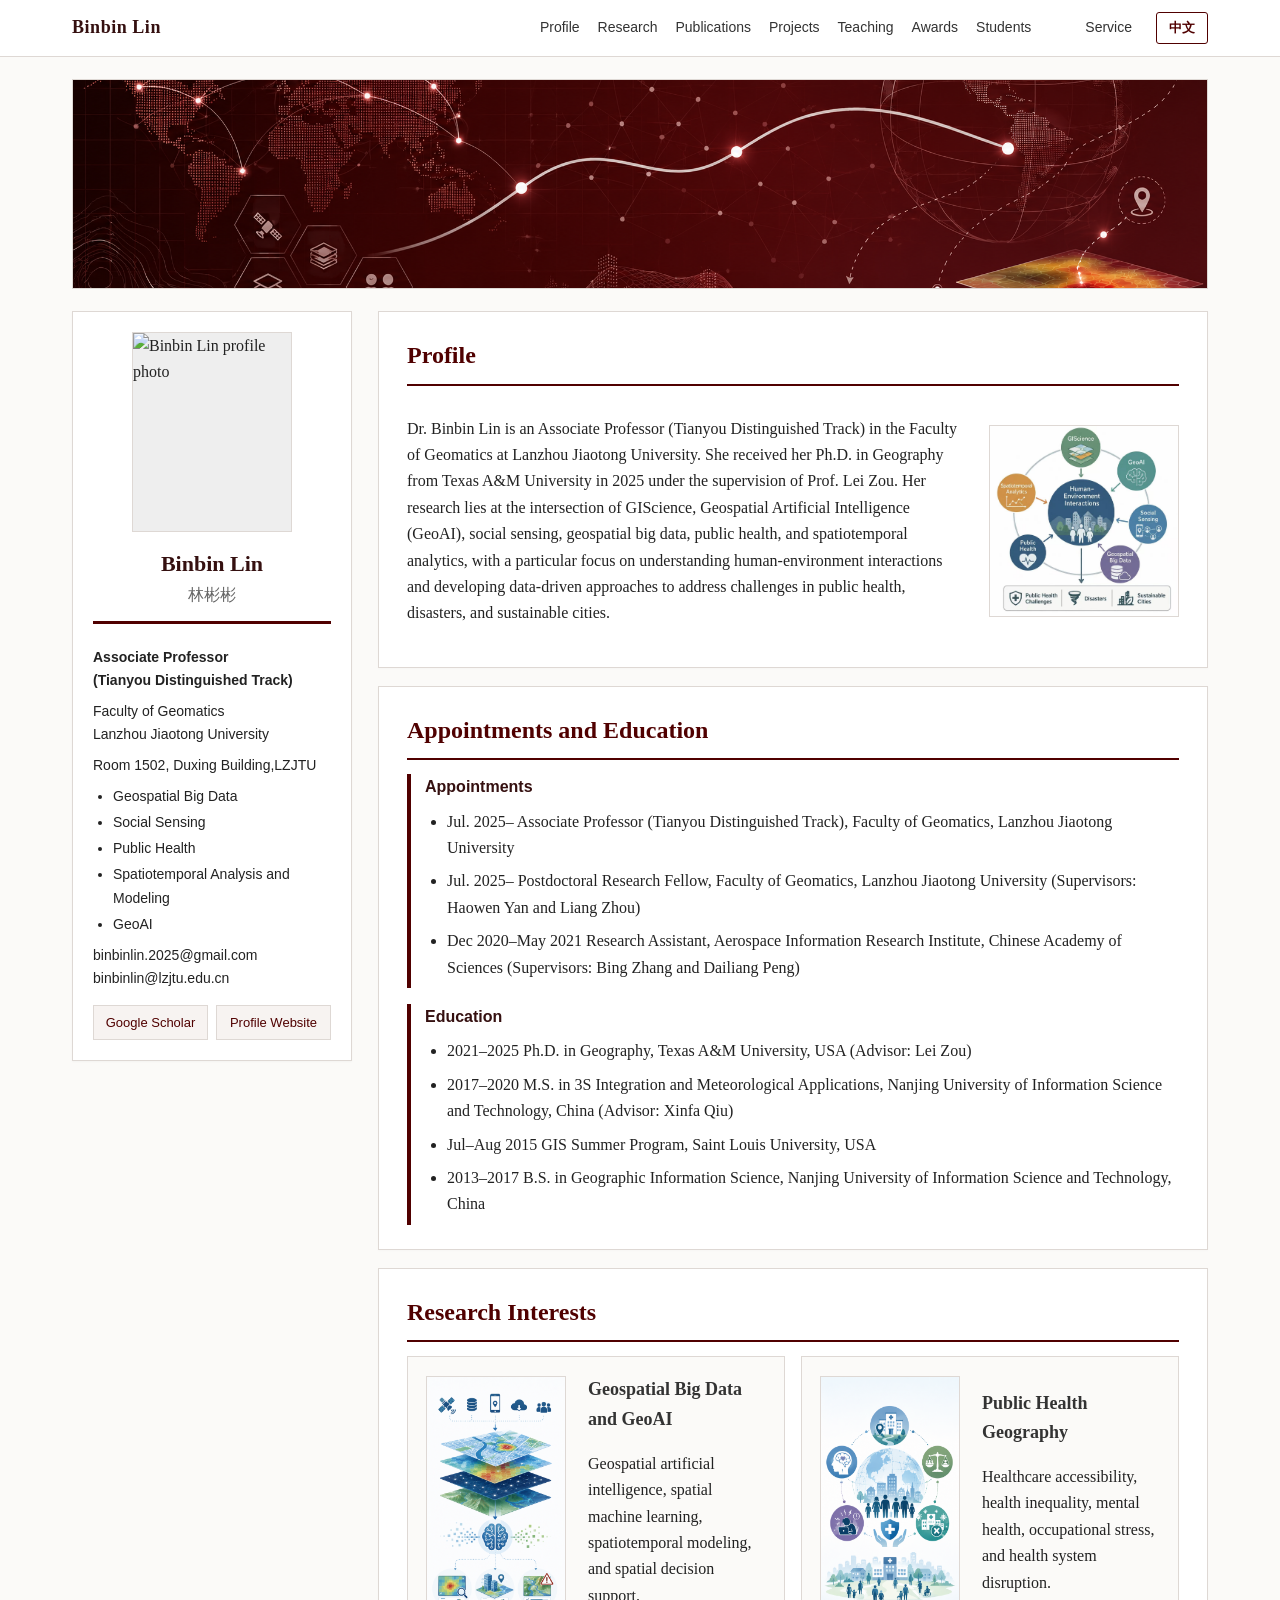
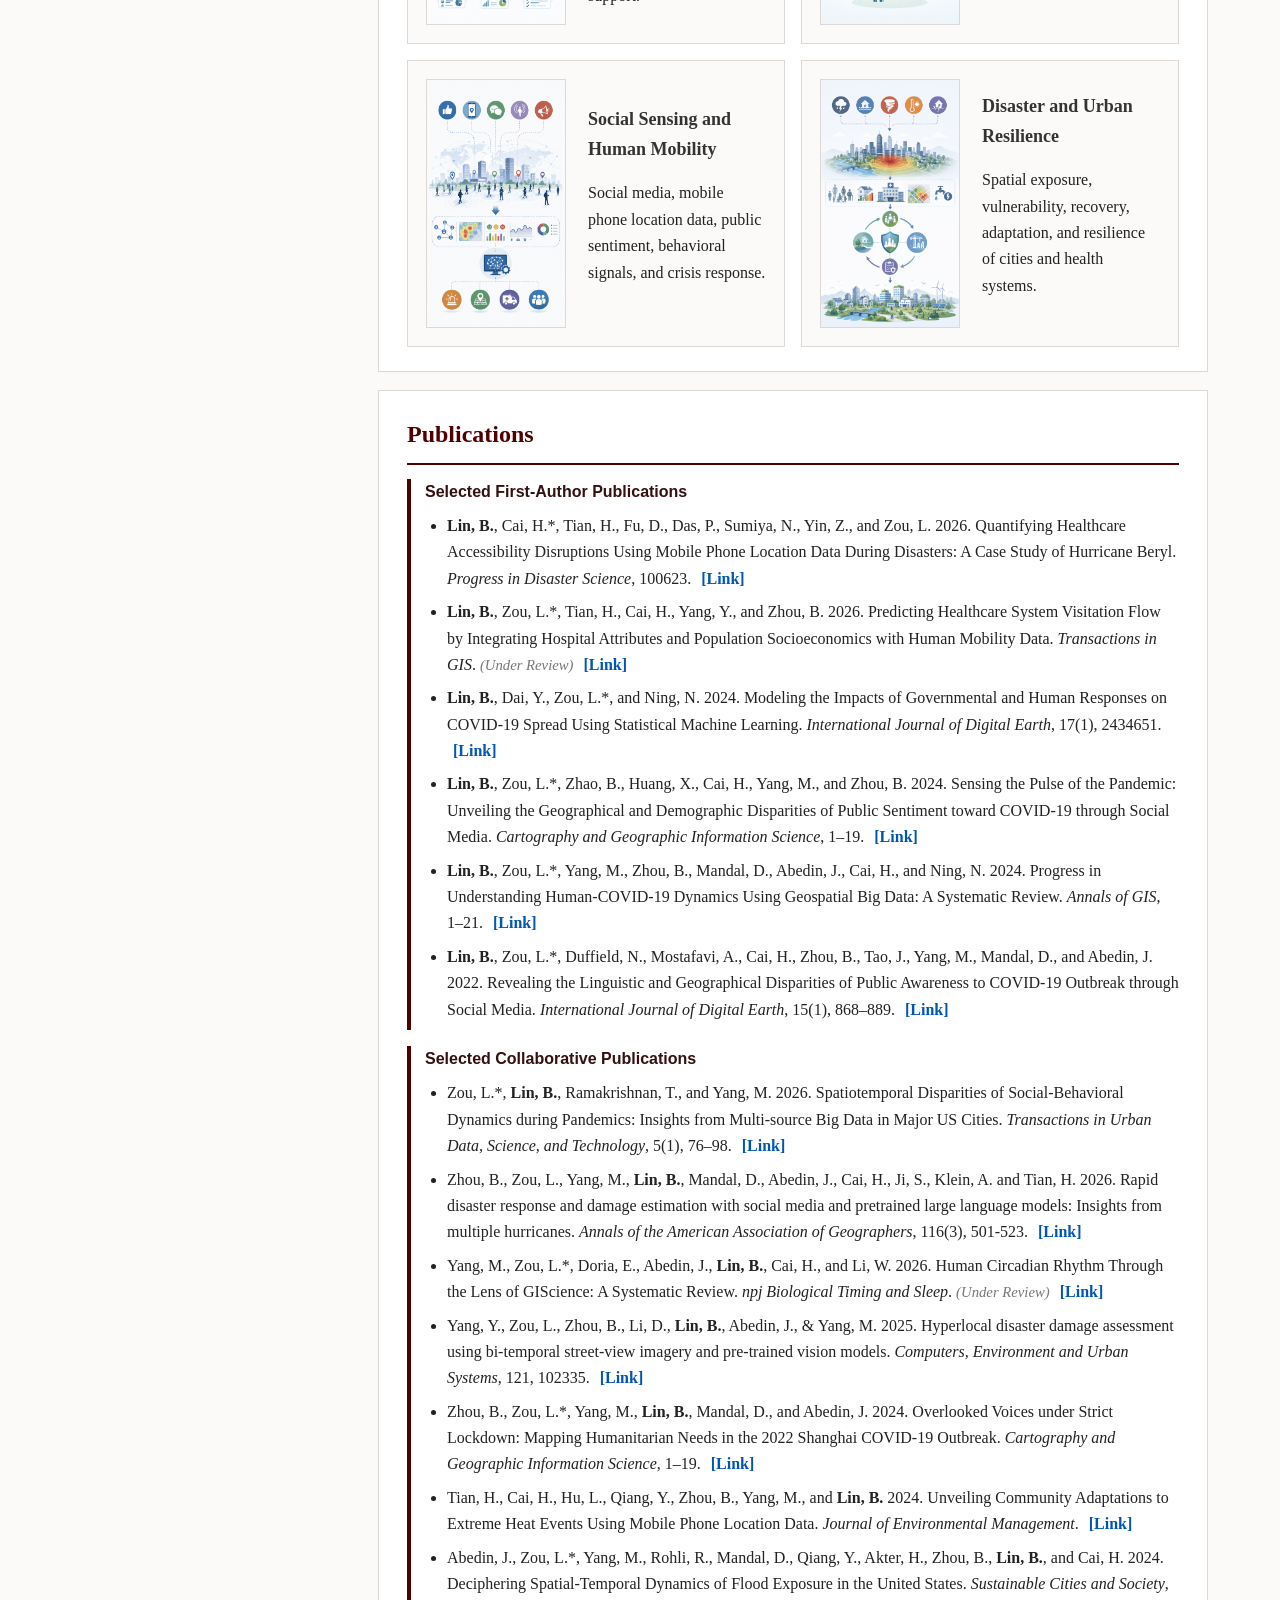
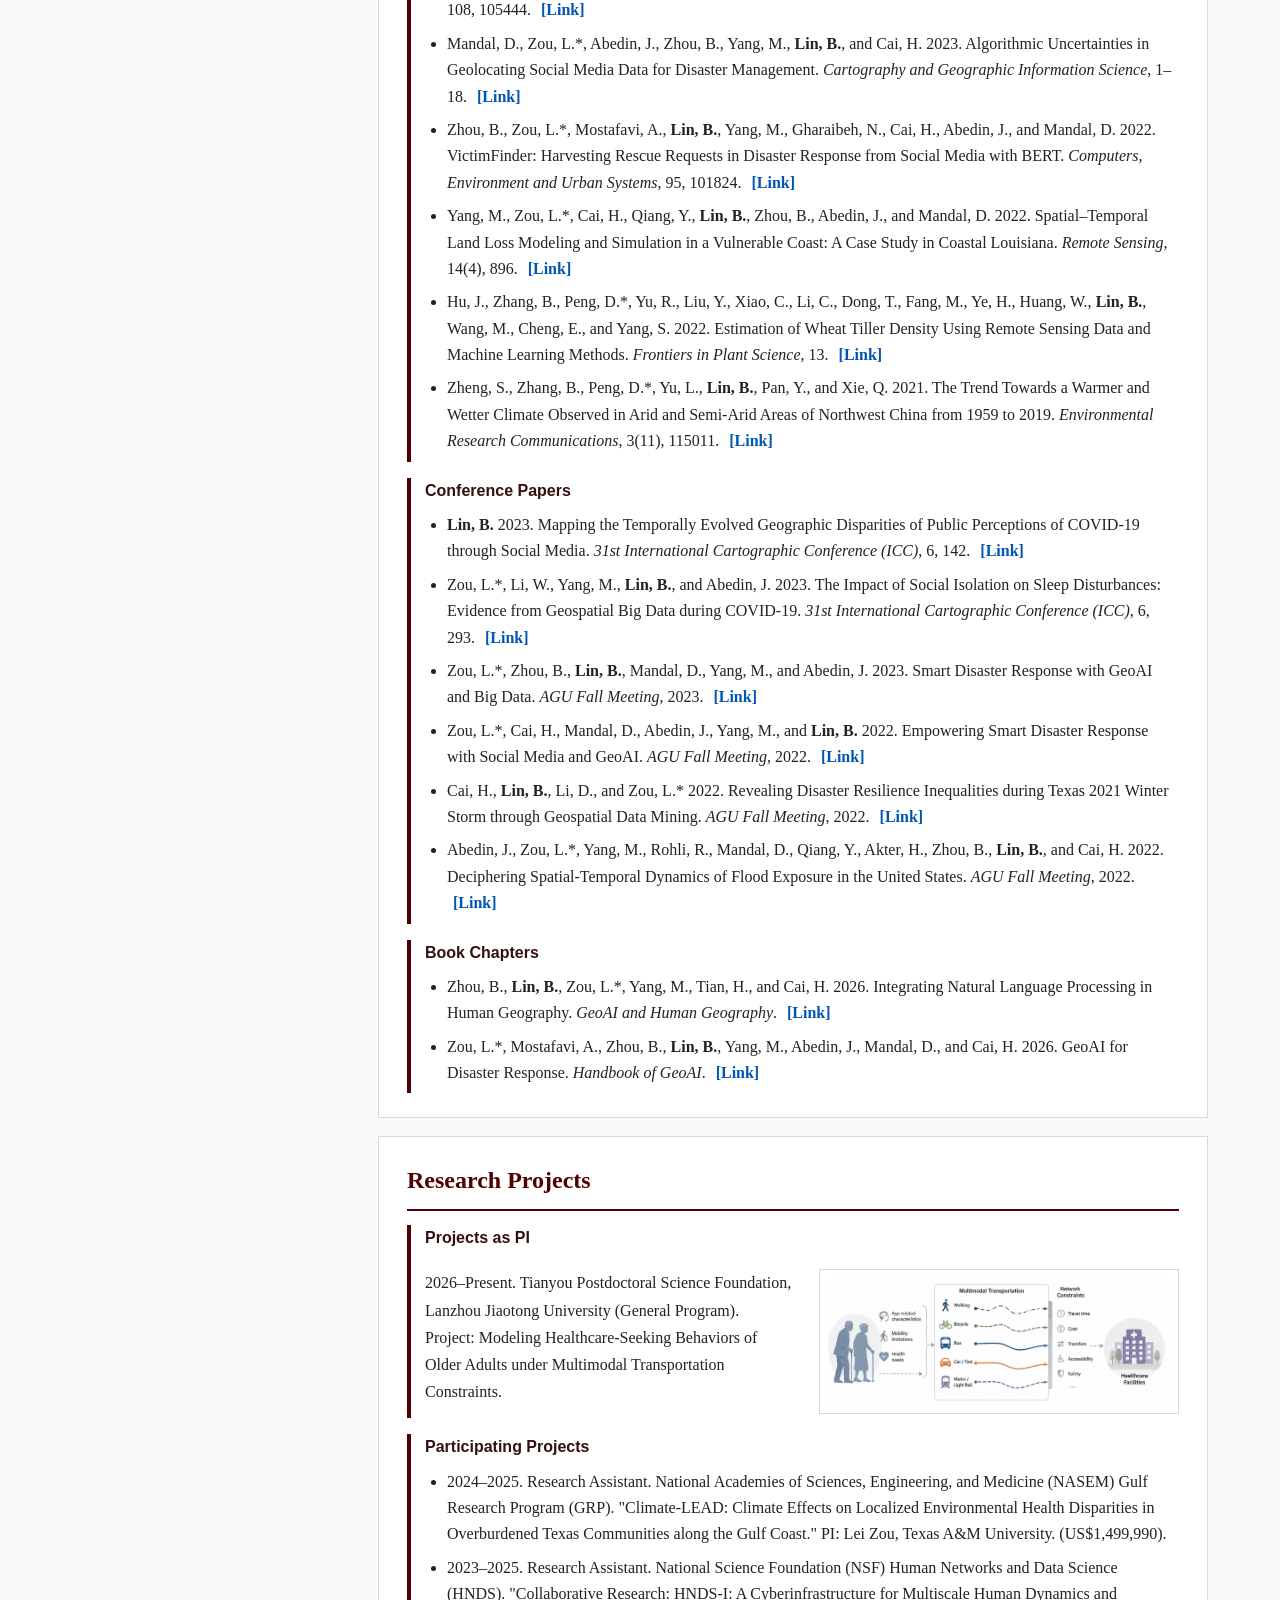
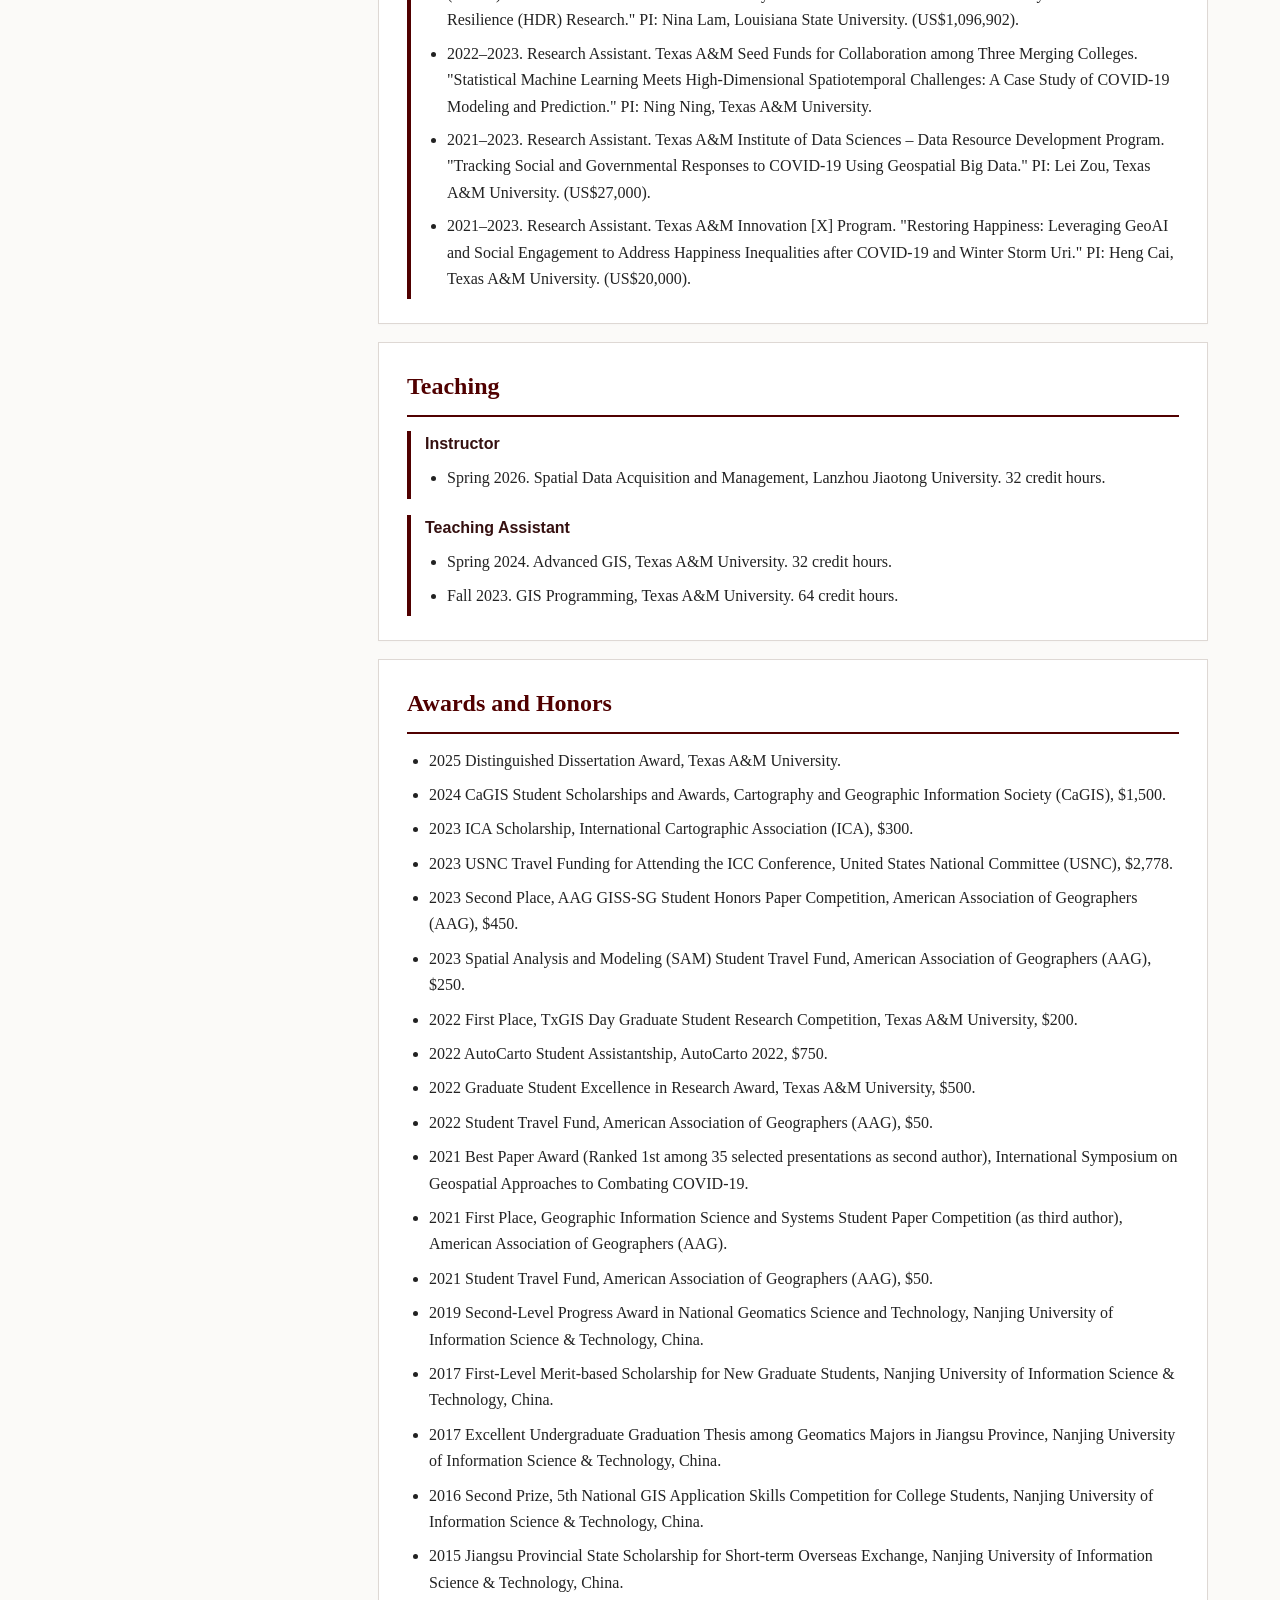
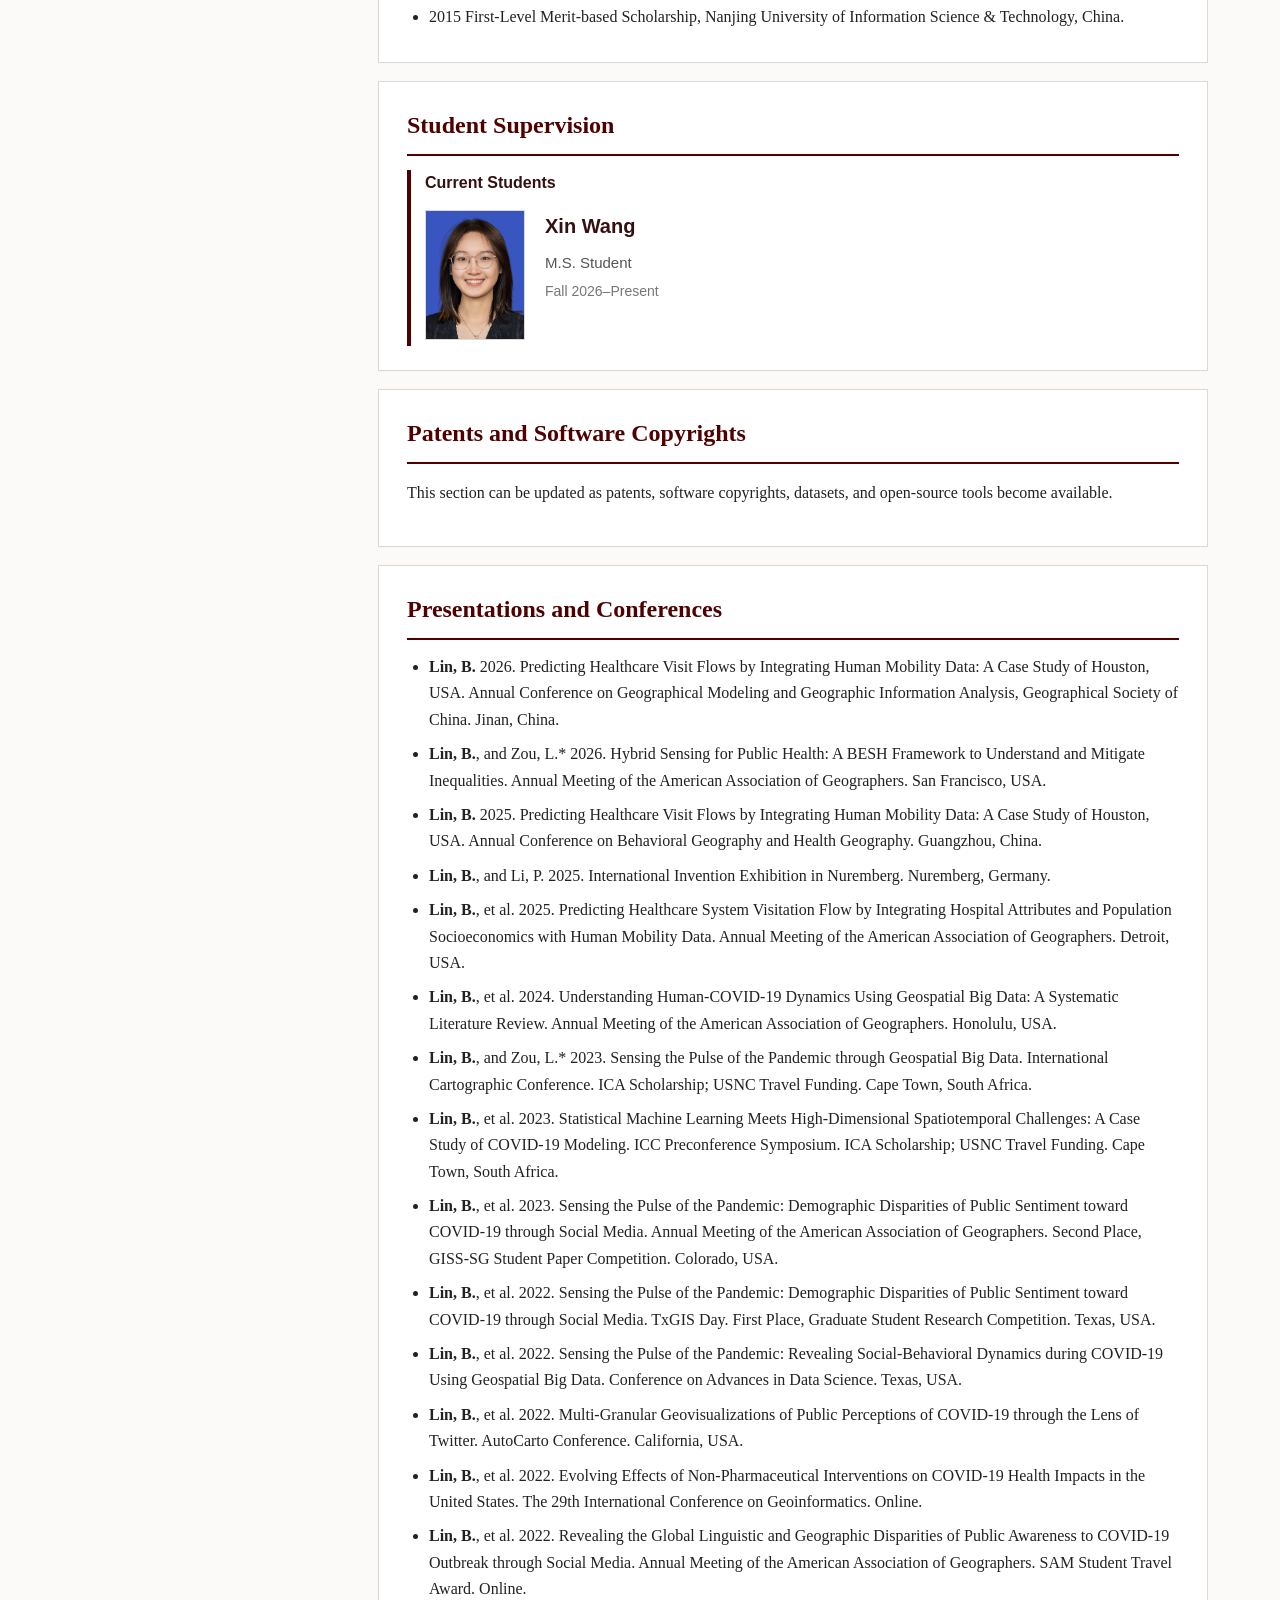
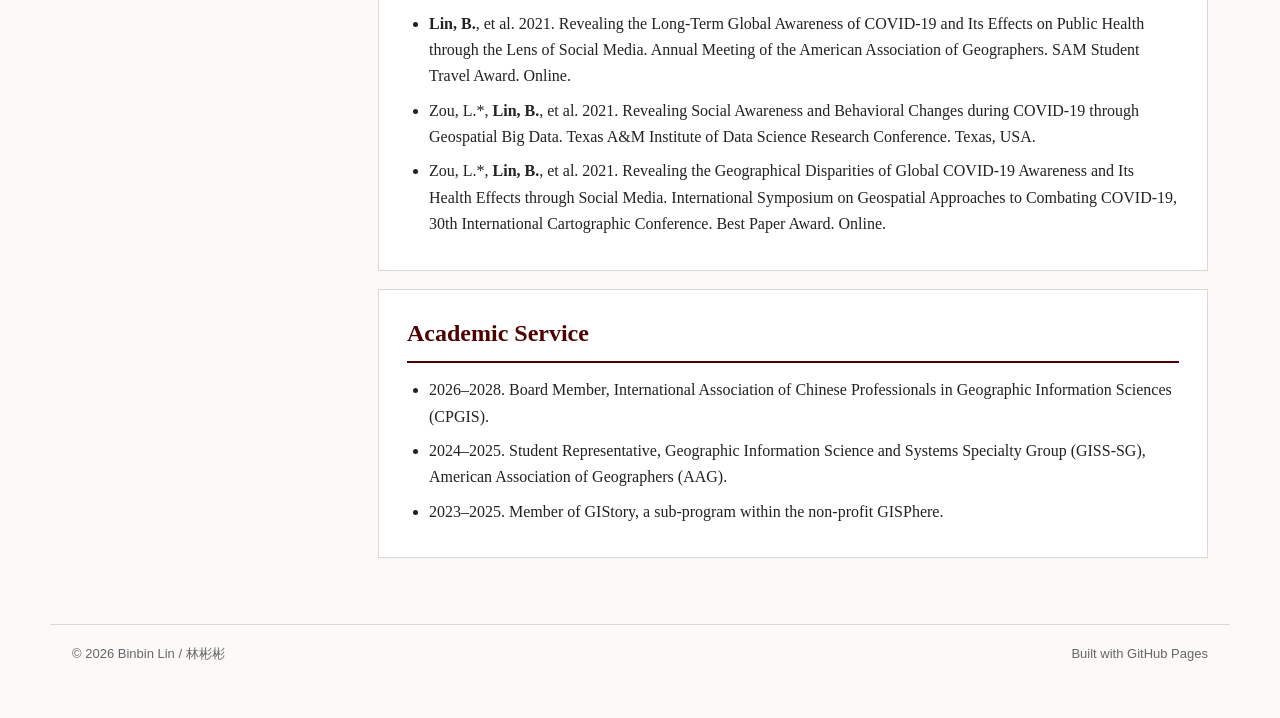
==== commit 900f52d3: "Update index.html" ====
--- a/index.html
+++ b/index.html
@@ -11,7 +11,7 @@
   <header class="topbar">
     <div class="topbar-inner">
       <a class="site-title" href="#home">Binbin Lin</a>
-      <nav class="nav" aria-label="Main navigation">
+      <nav class="nav">
         <a href="#about" data-i18n="nav_about">Profile</a>
         <a href="#research" data-i18n="nav_research">Research</a>
         <a href="#publications" data-i18n="nav_publications">Publications</a>
@@ -19,6 +19,9 @@
         <a href="#teaching" data-i18n="nav_teaching">Teaching</a>
         <a href="#awards" data-i18n="nav_awards">Awards</a>
         <a href="#students" data-i18n="nav_students">Students</a>
+        <a href="#patents" data-i18n="nav_patents">Patents</a>
+        <a href="#talks" data-i18n="nav_talks">Presentations</a>
+        <a href="#service" data-i18n="nav_service">Service</a>
       </nav>
       <button id="langToggle" class="lang-toggle" type="button">中文</button>
     </div>
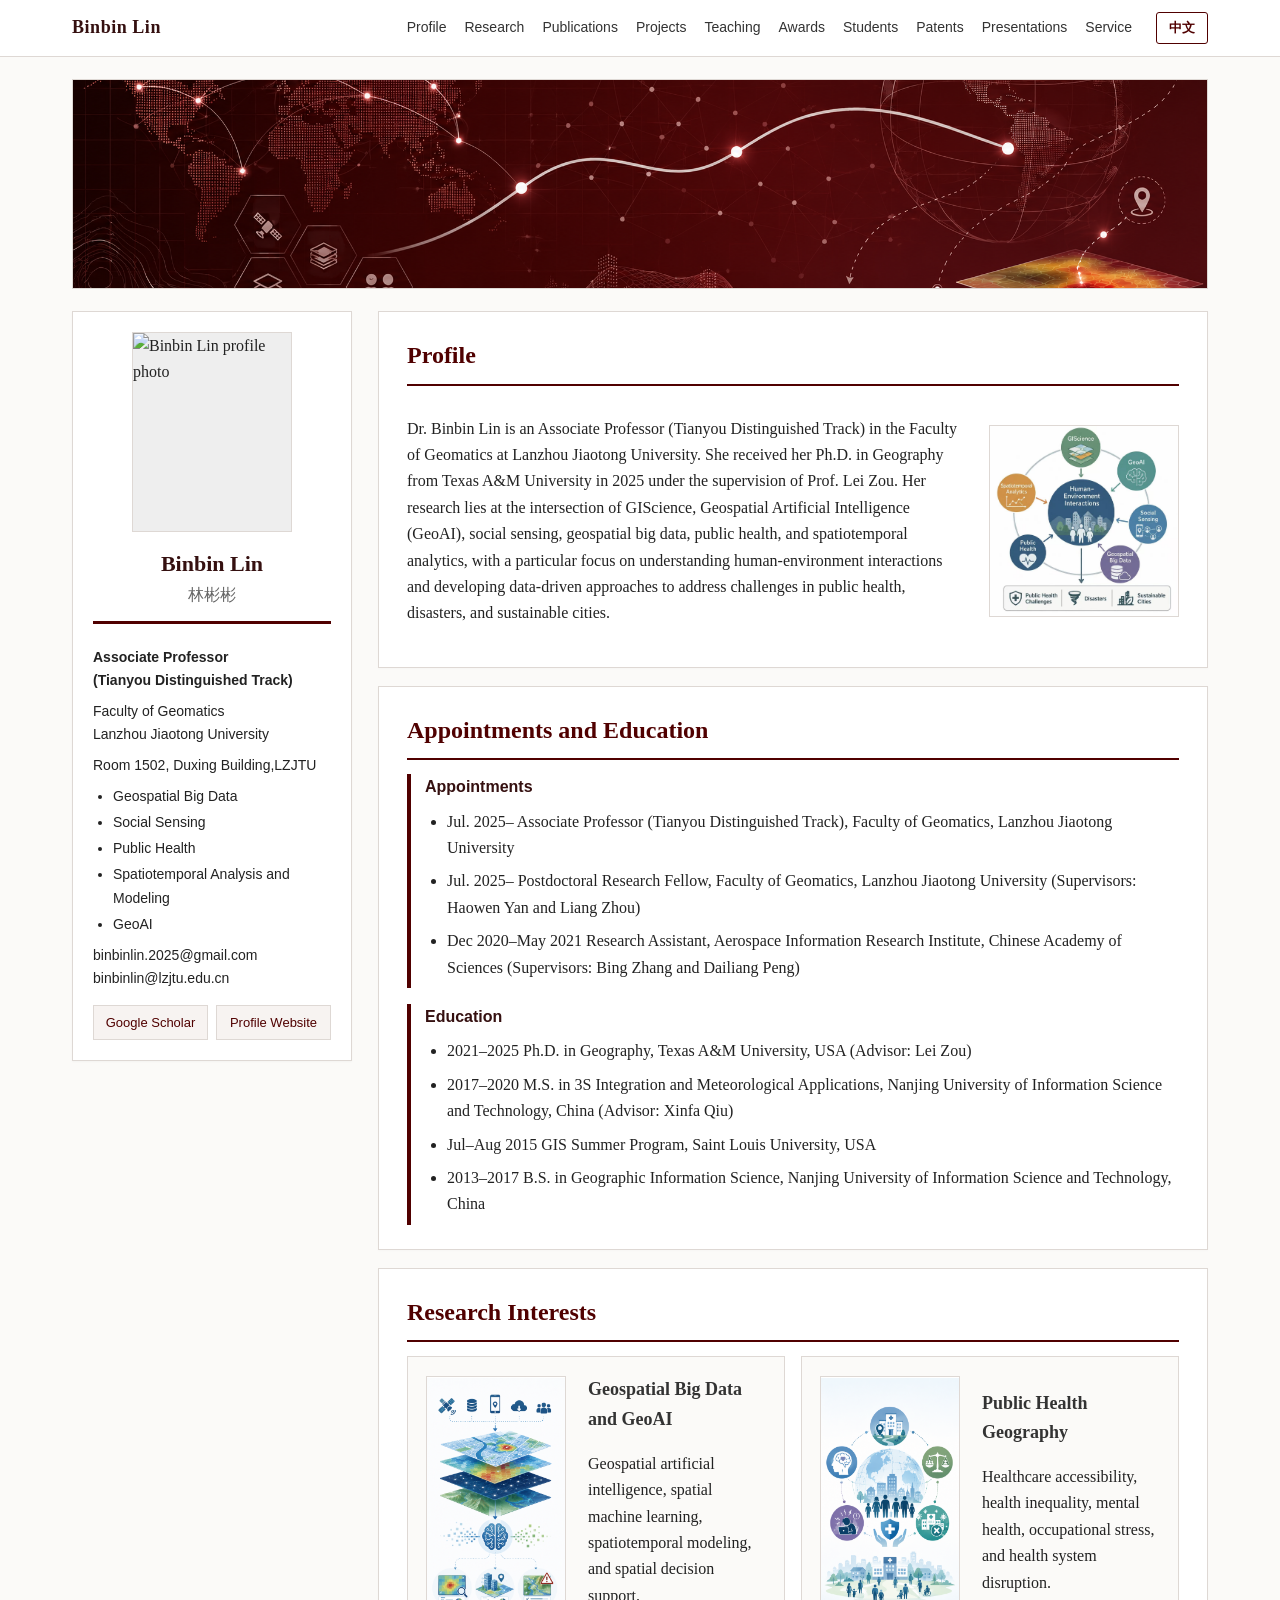
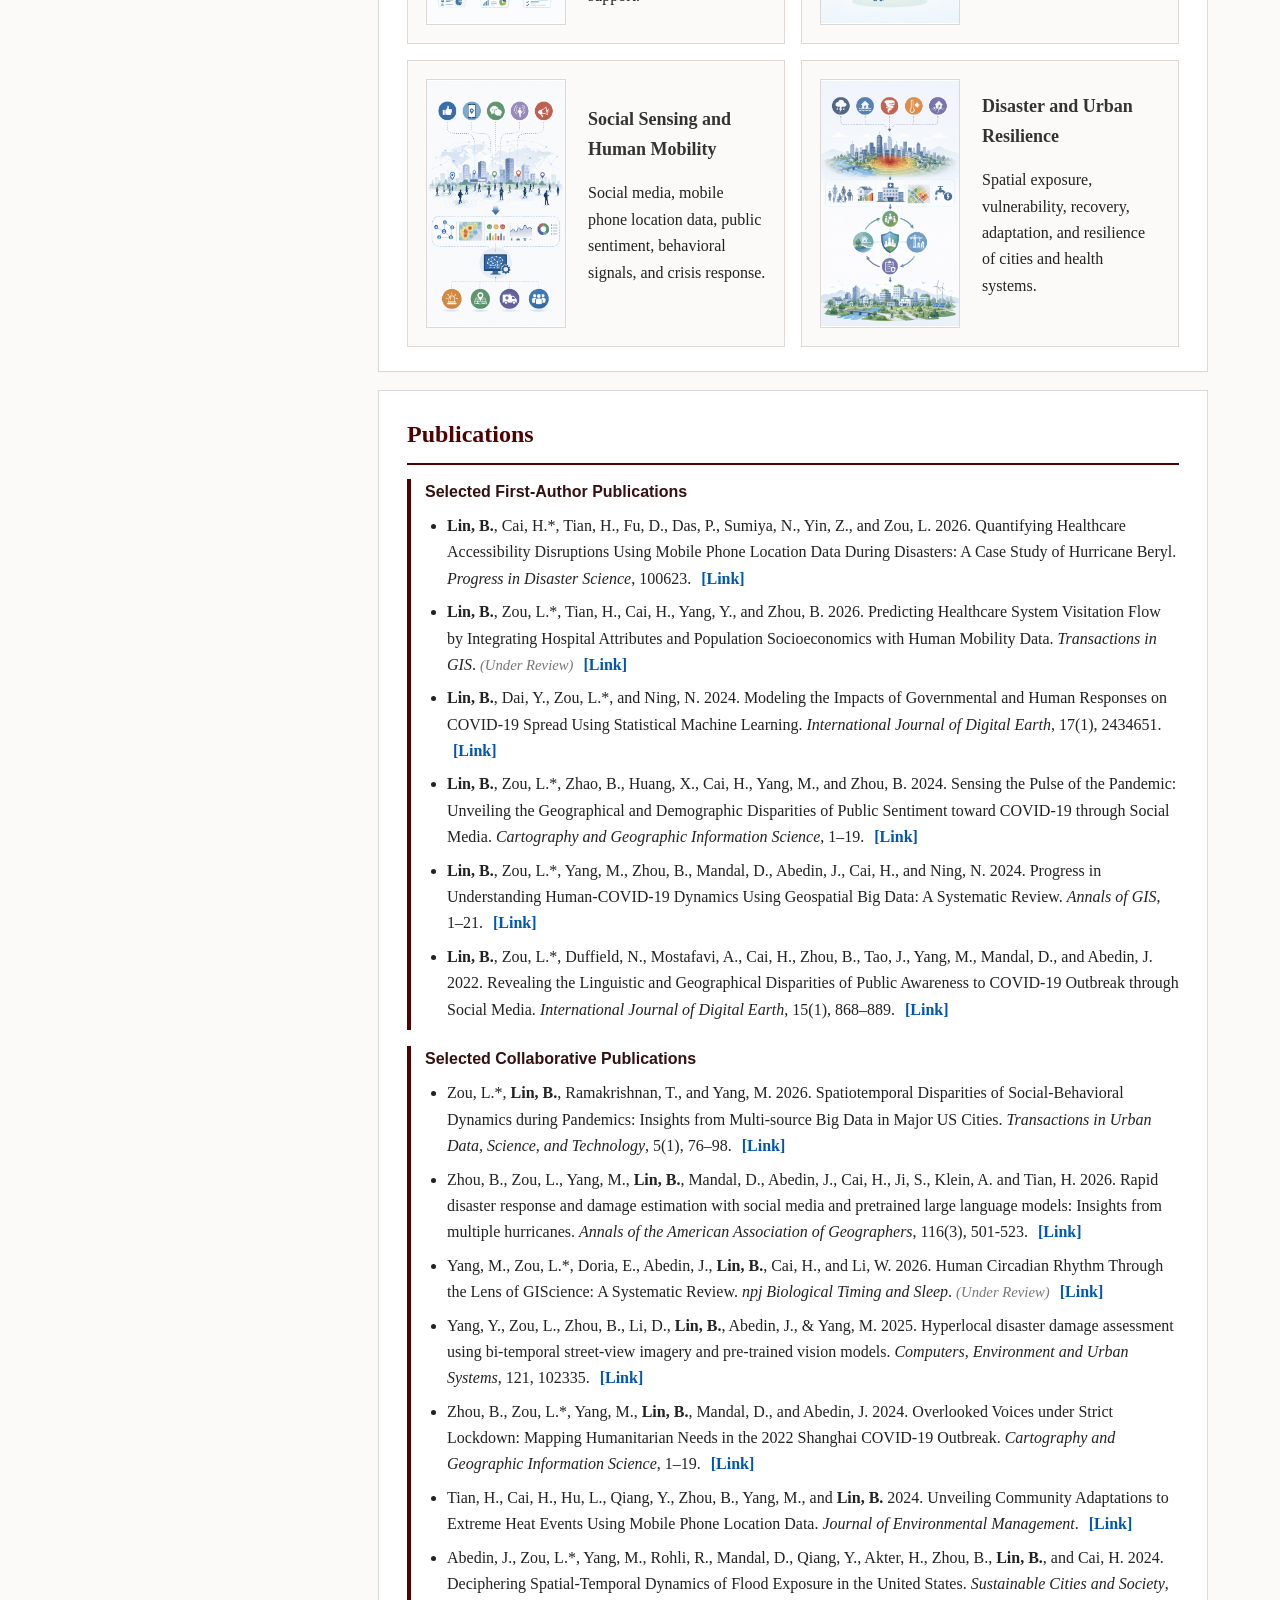
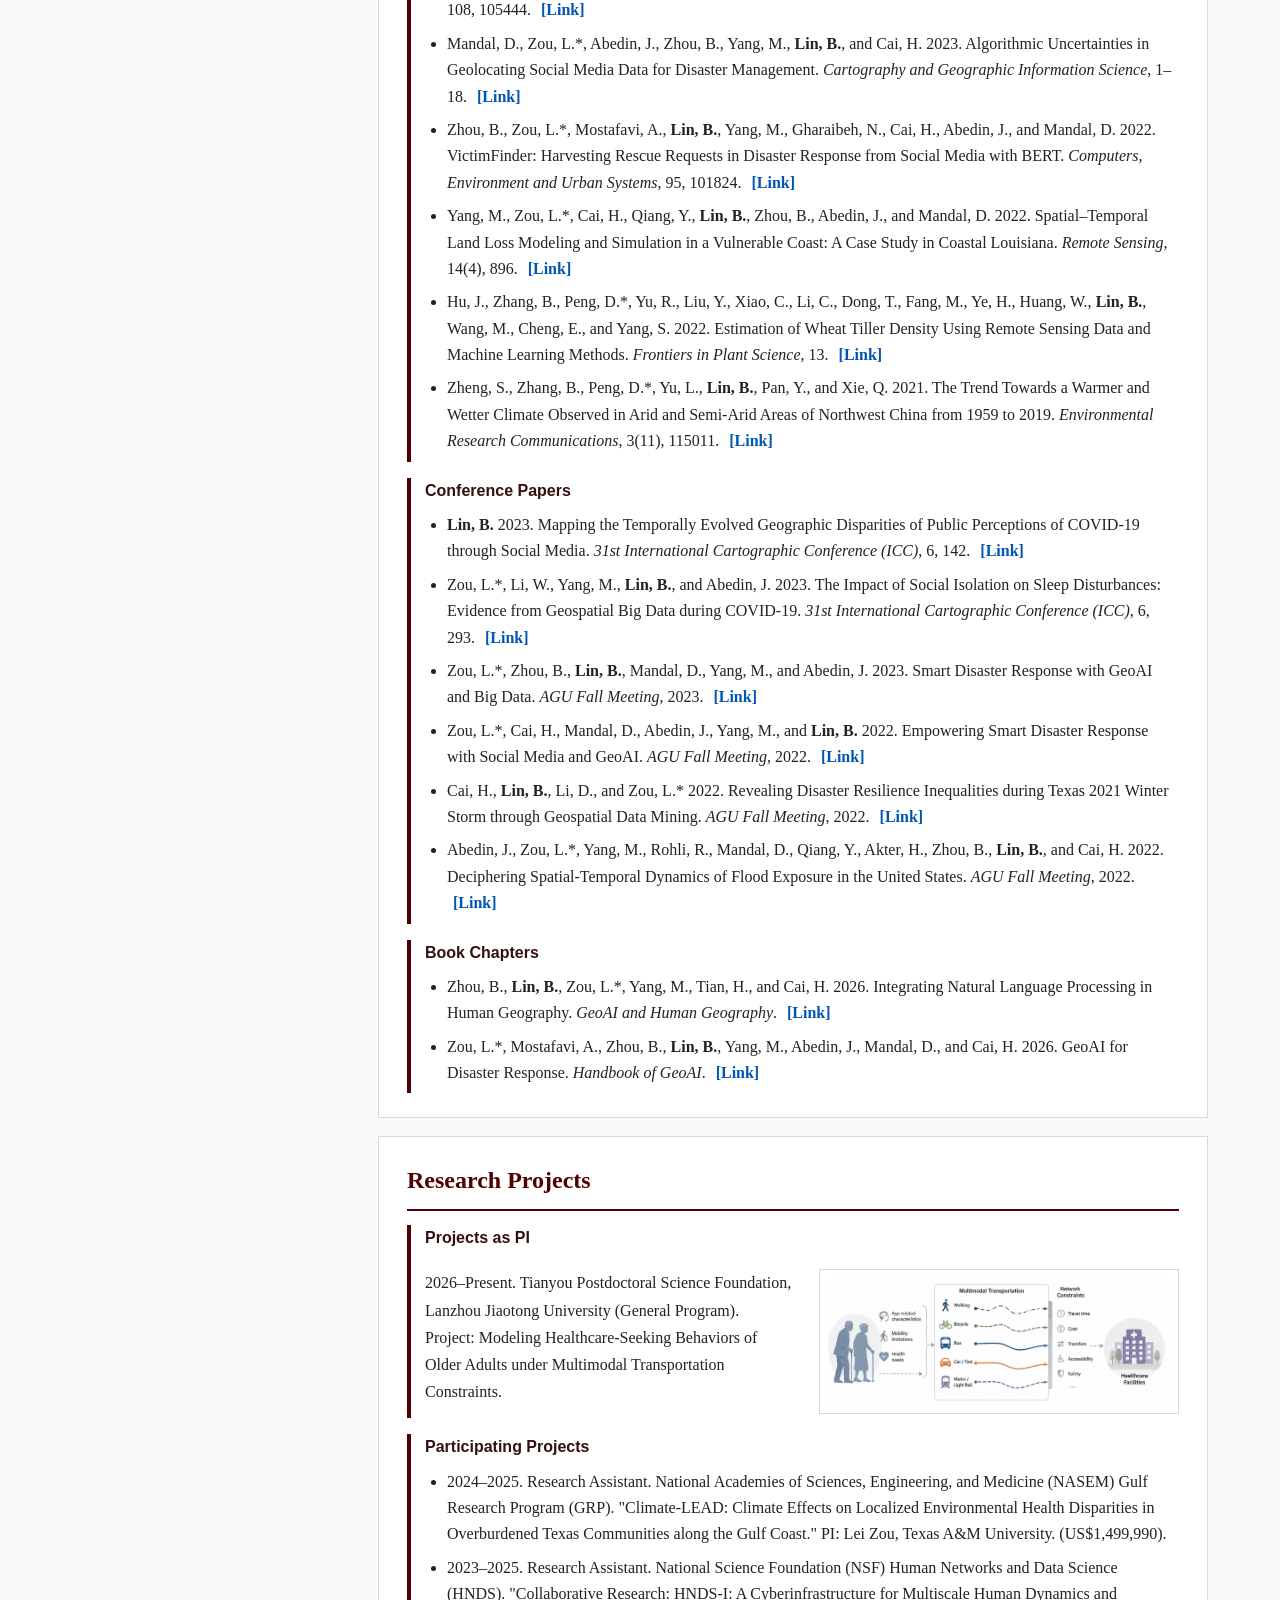
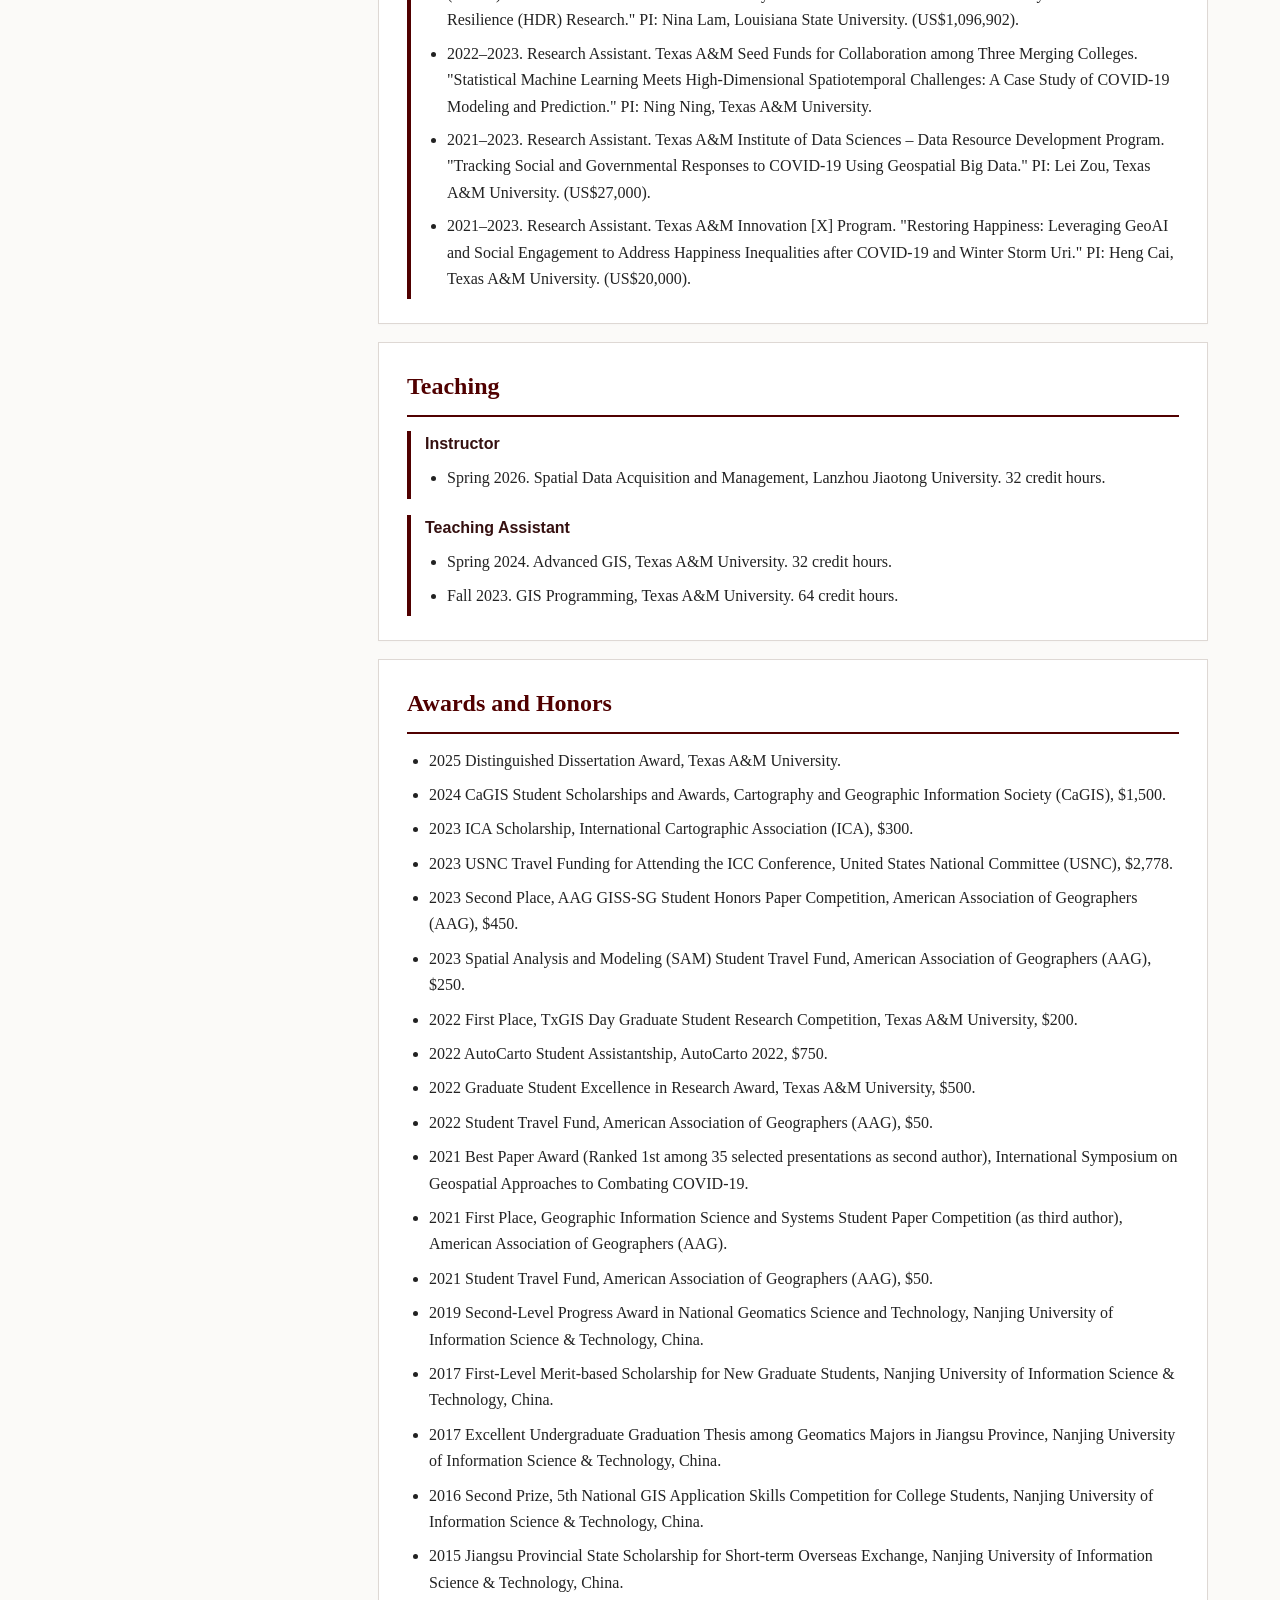
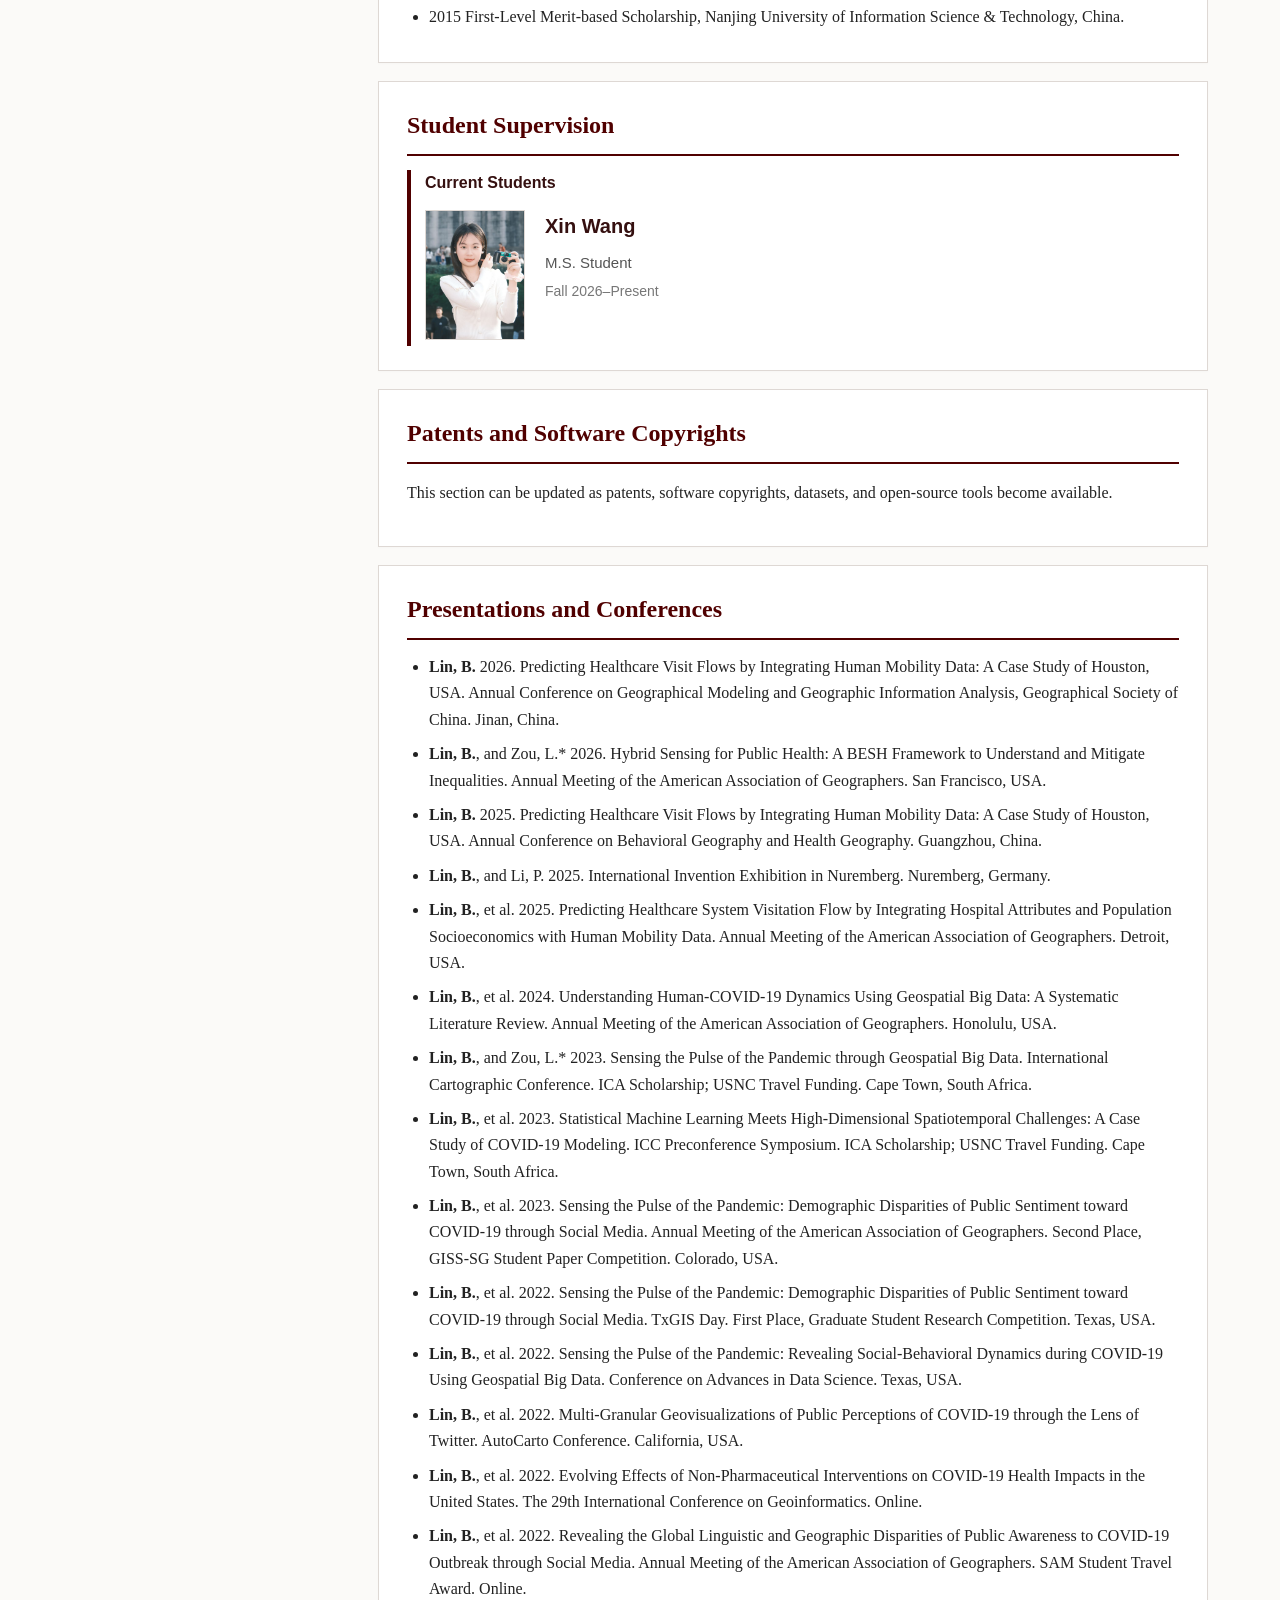
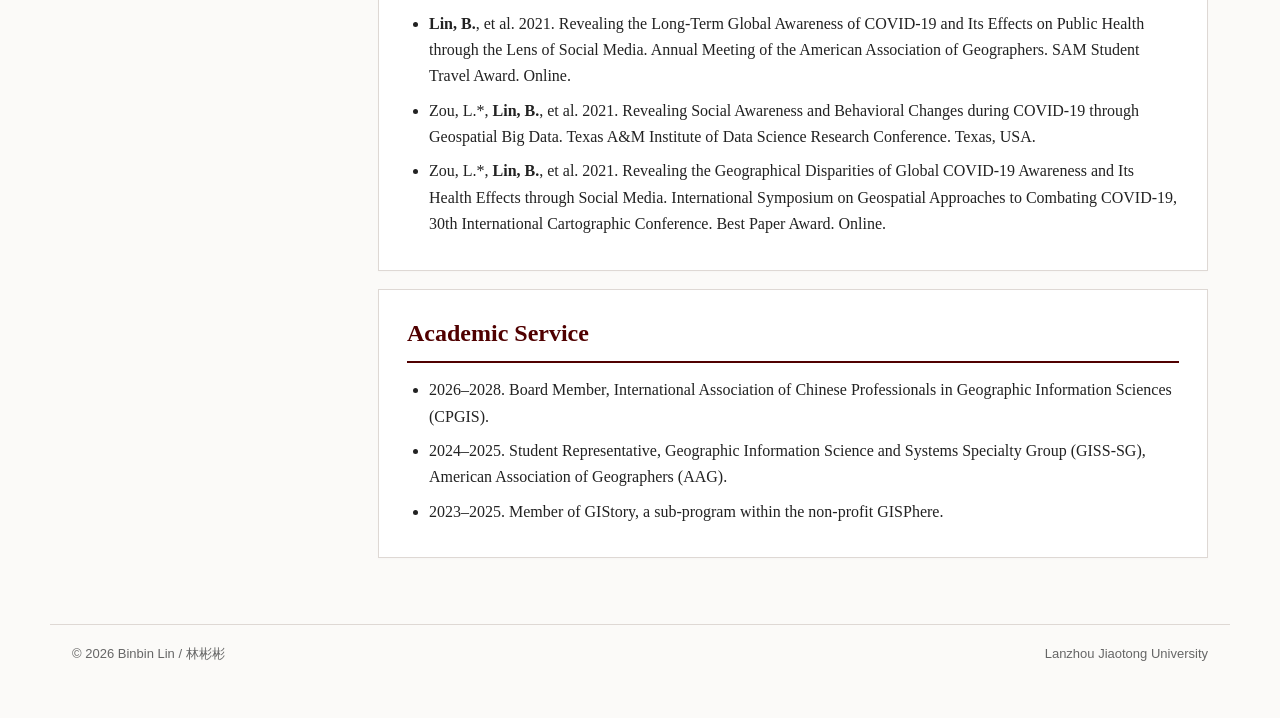
==== commit 26ef5dd8: "Add Google site verification meta tag" ====
--- a/index.html
+++ b/index.html
@@ -5,6 +5,7 @@
   <meta name="viewport" content="width=device-width, initial-scale=1.0" />
   <title>Binbin Lin | 林彬彬</title>
   <meta name="description" content="Academic homepage of Binbin Lin / 林彬彬, Associate Professor at Lanzhou Jiaotong University." />
+  <meta name="google-site-verification" content="FiLjuYSewXZHGVJrP0cD4dw8BG69s6U6hcmsn69n2D0" />
   <link rel="stylesheet" href="assets/style.css" />
 </head>
 <body>
--- a/assets/style.css
+++ b/assets/style.css
@@ -12,7 +12,10 @@
 }
 
 *{box-sizing:border-box}
-html{scroll-behavior:smooth}
+html{
+  scroll-behavior:smooth;
+  scroll-padding-top:110px;
+}
 body{
   margin:0;
   background:var(--soft2);
@@ -212,8 +215,8 @@
 .research-item img{
   width:140px;
   aspect-ratio:9/16;
-  object-fit:cover;
-  object-position:top;
+  object-fit:contain;
+  object-position:center;
   border:1px solid var(--line);
   background:white;
   display:block;
@@ -382,14 +385,32 @@
 }
 
 @media(max-width:520px){
-  .panel{padding:18px}
-  .research-item{grid-template-columns:1fr}
+
+  .panel{
+    padding:18px;
+  }
+
+  .research-item{
+    grid-template-columns:100px 1fr;   /* 图片左，文字右 */
+    gap:14px;
+    align-items:center;
+  }
+
   .research-item img{
-    width:100%;
-    height:120px;
-  }
-  .footer{display:block}
-  .profile-links{grid-template-columns:1fr}
+    width:100px;
+    aspect-ratio:9/16;
+    height:auto;
+    object-fit:contain;      /* 完整显示图片 */
+    object-position:center;
+  }
+
+  .footer{
+    display:block;
+  }
+
+  .profile-links{
+    grid-template-columns:1fr;
+  }
 }
 
 .student-list{
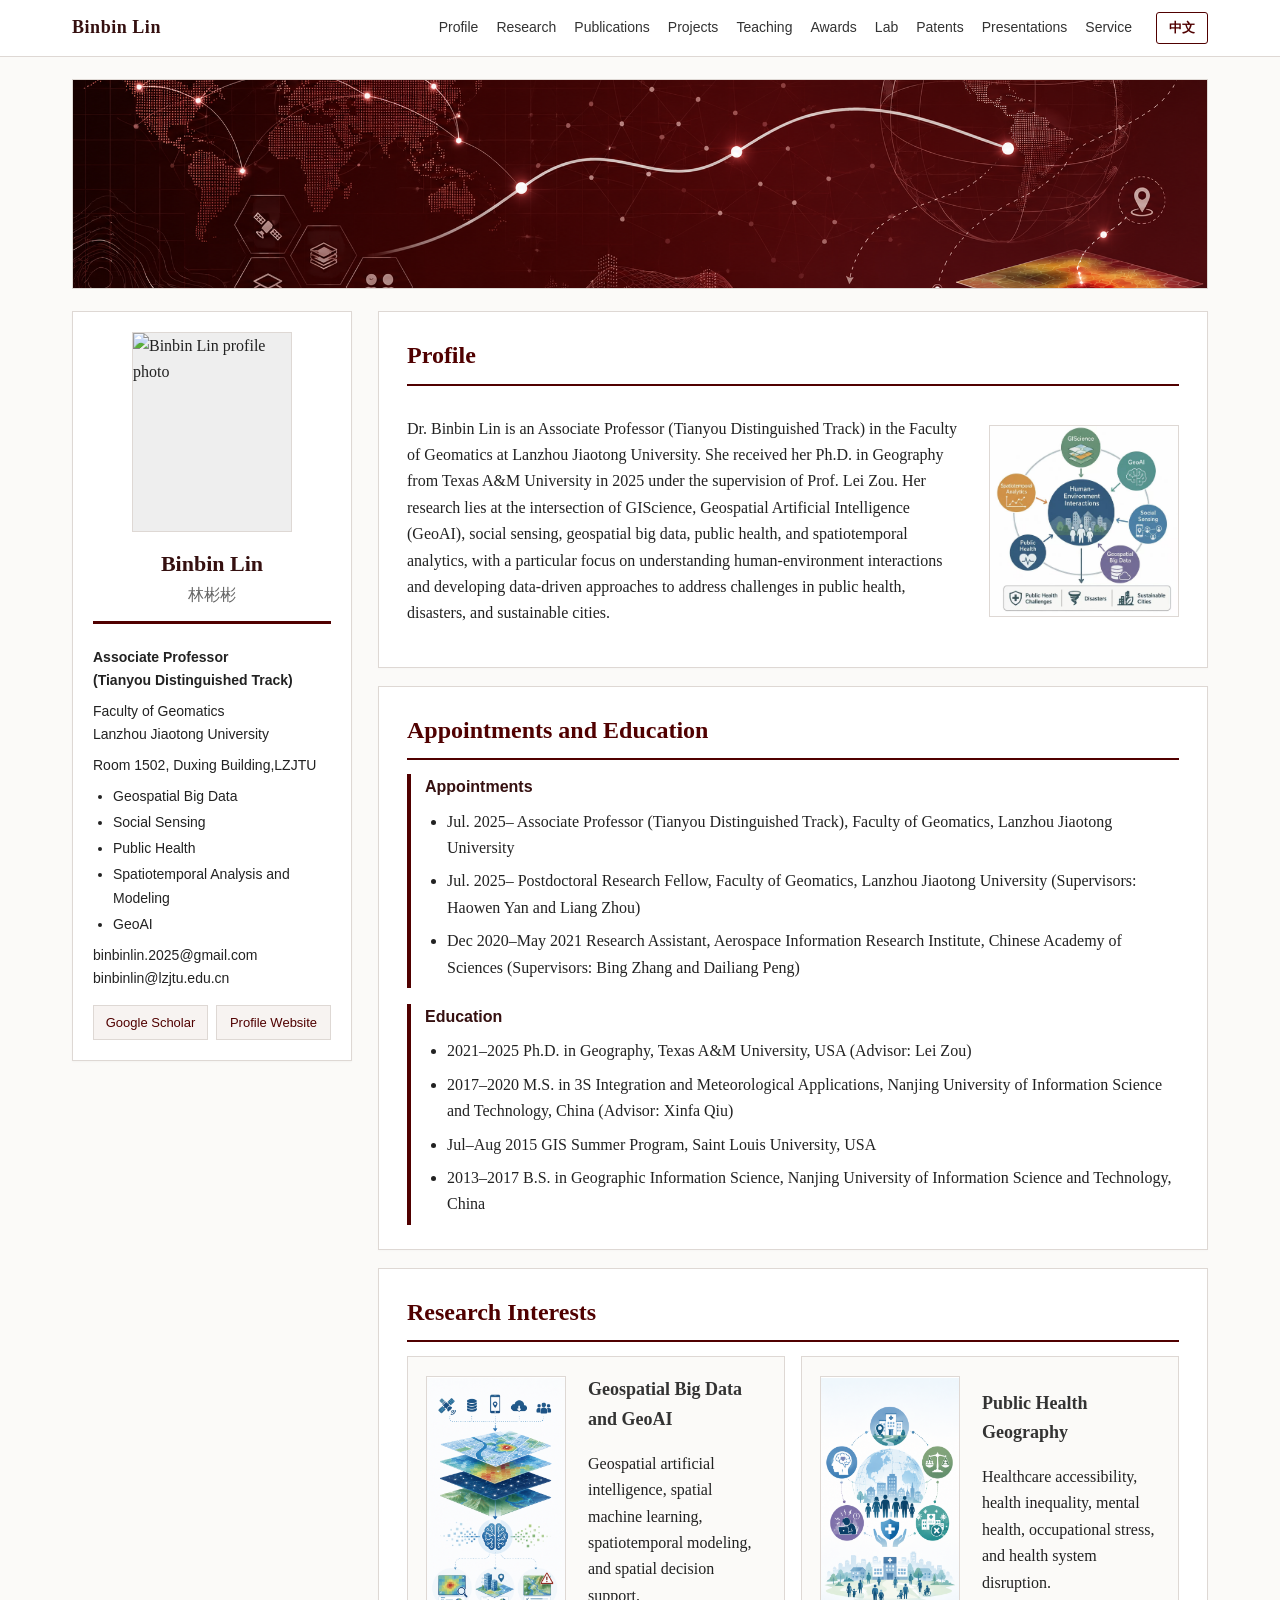
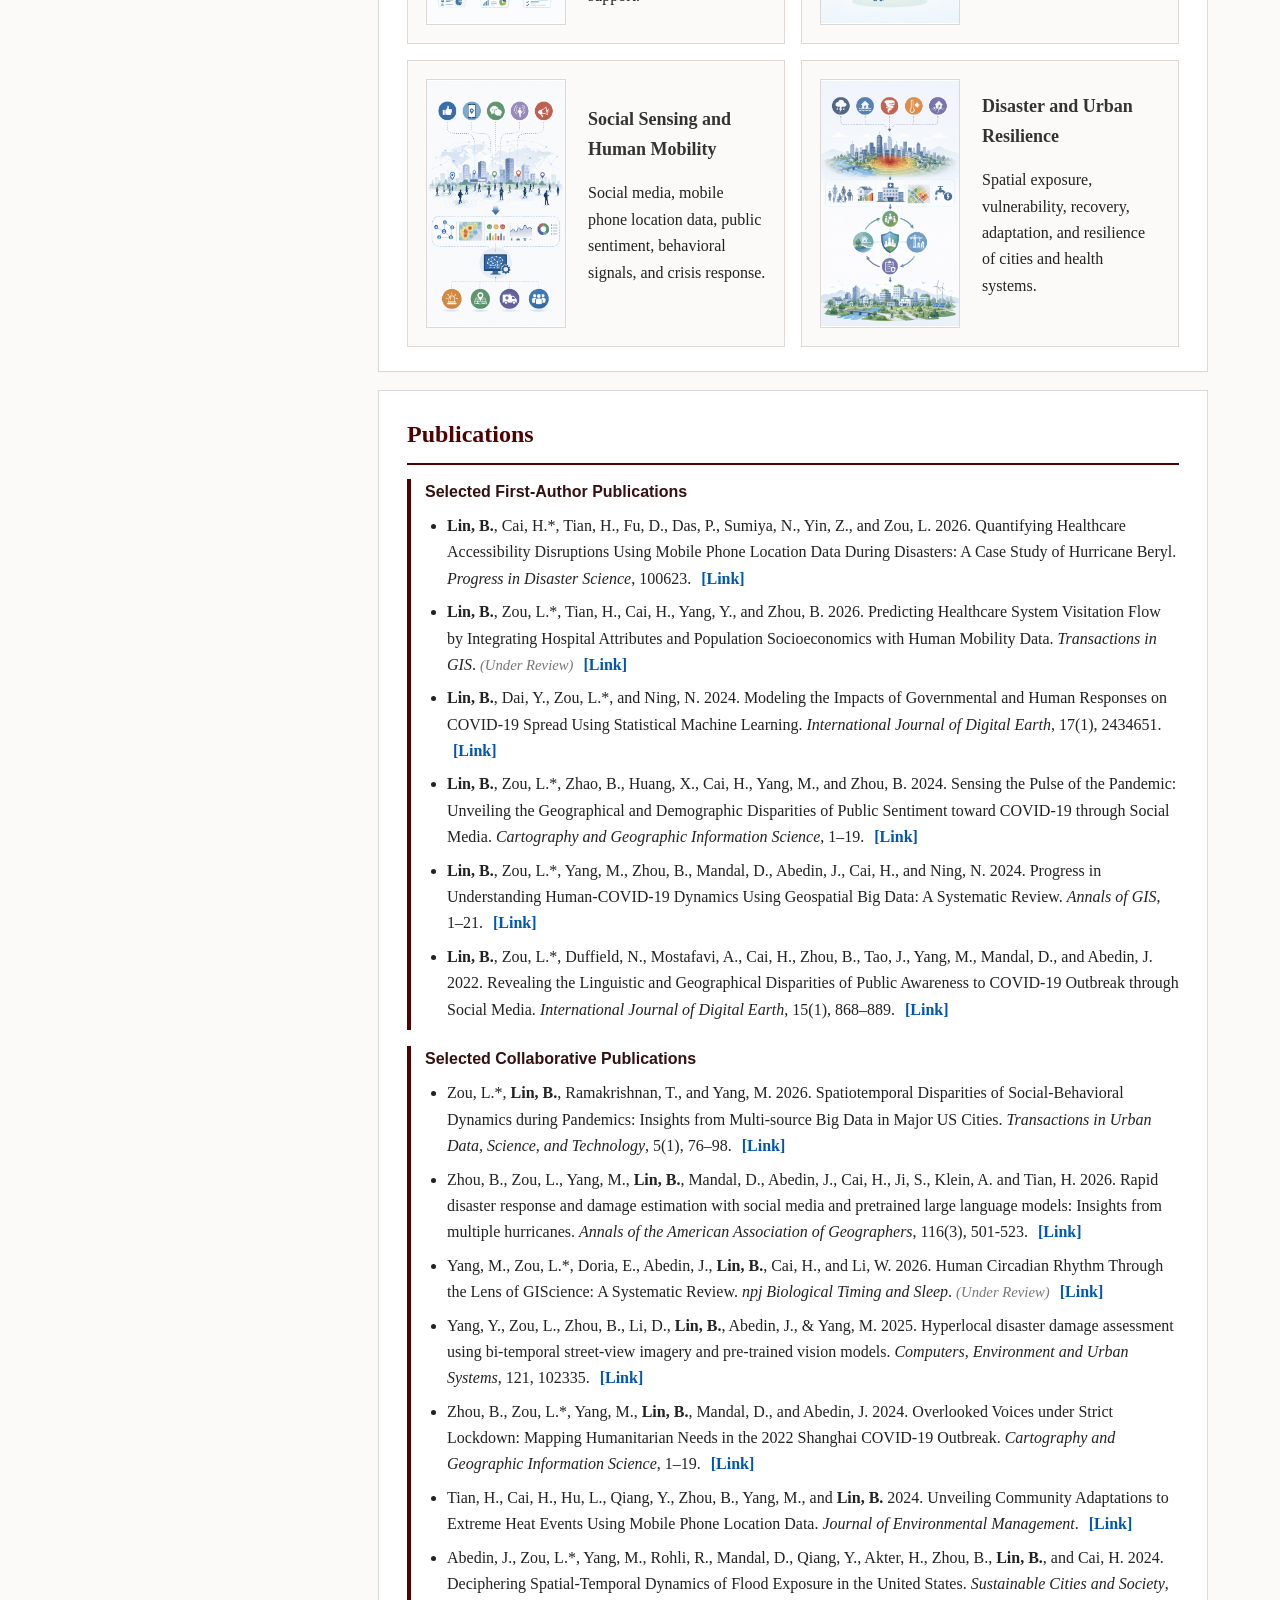
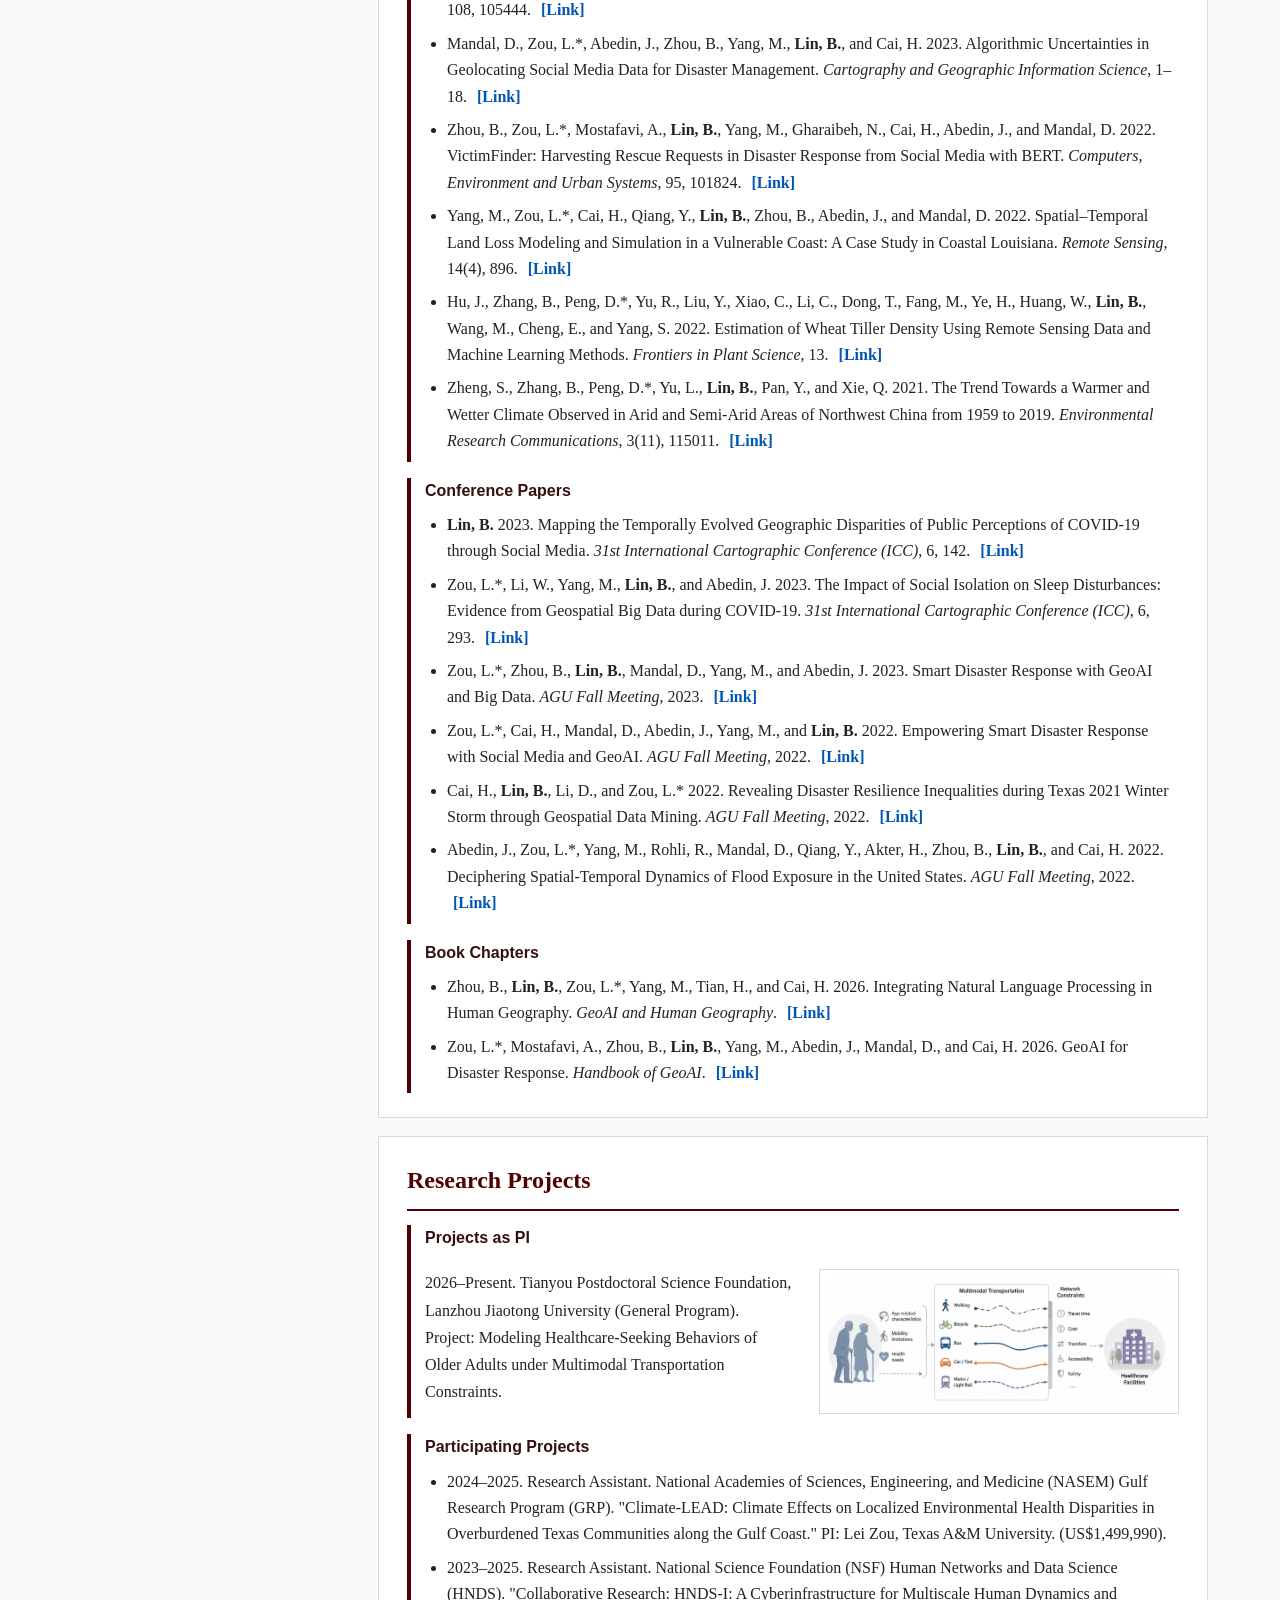
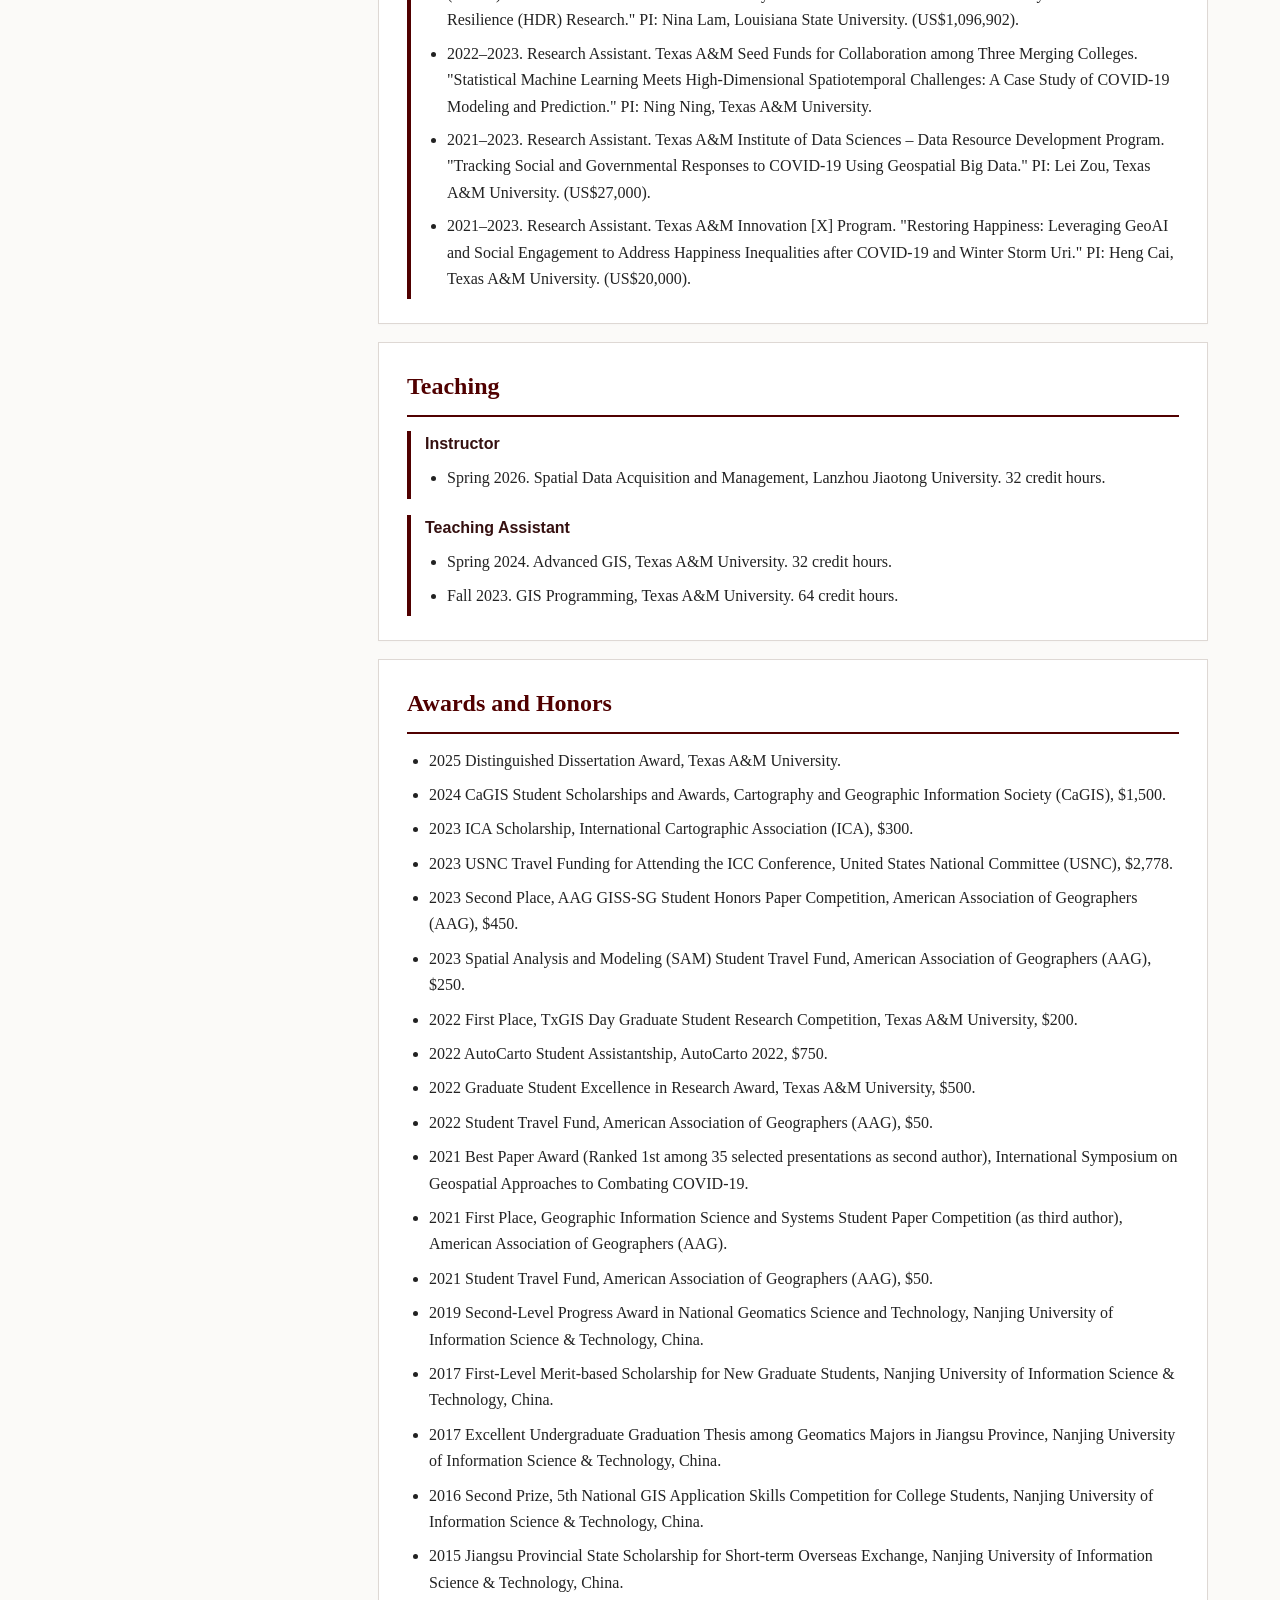
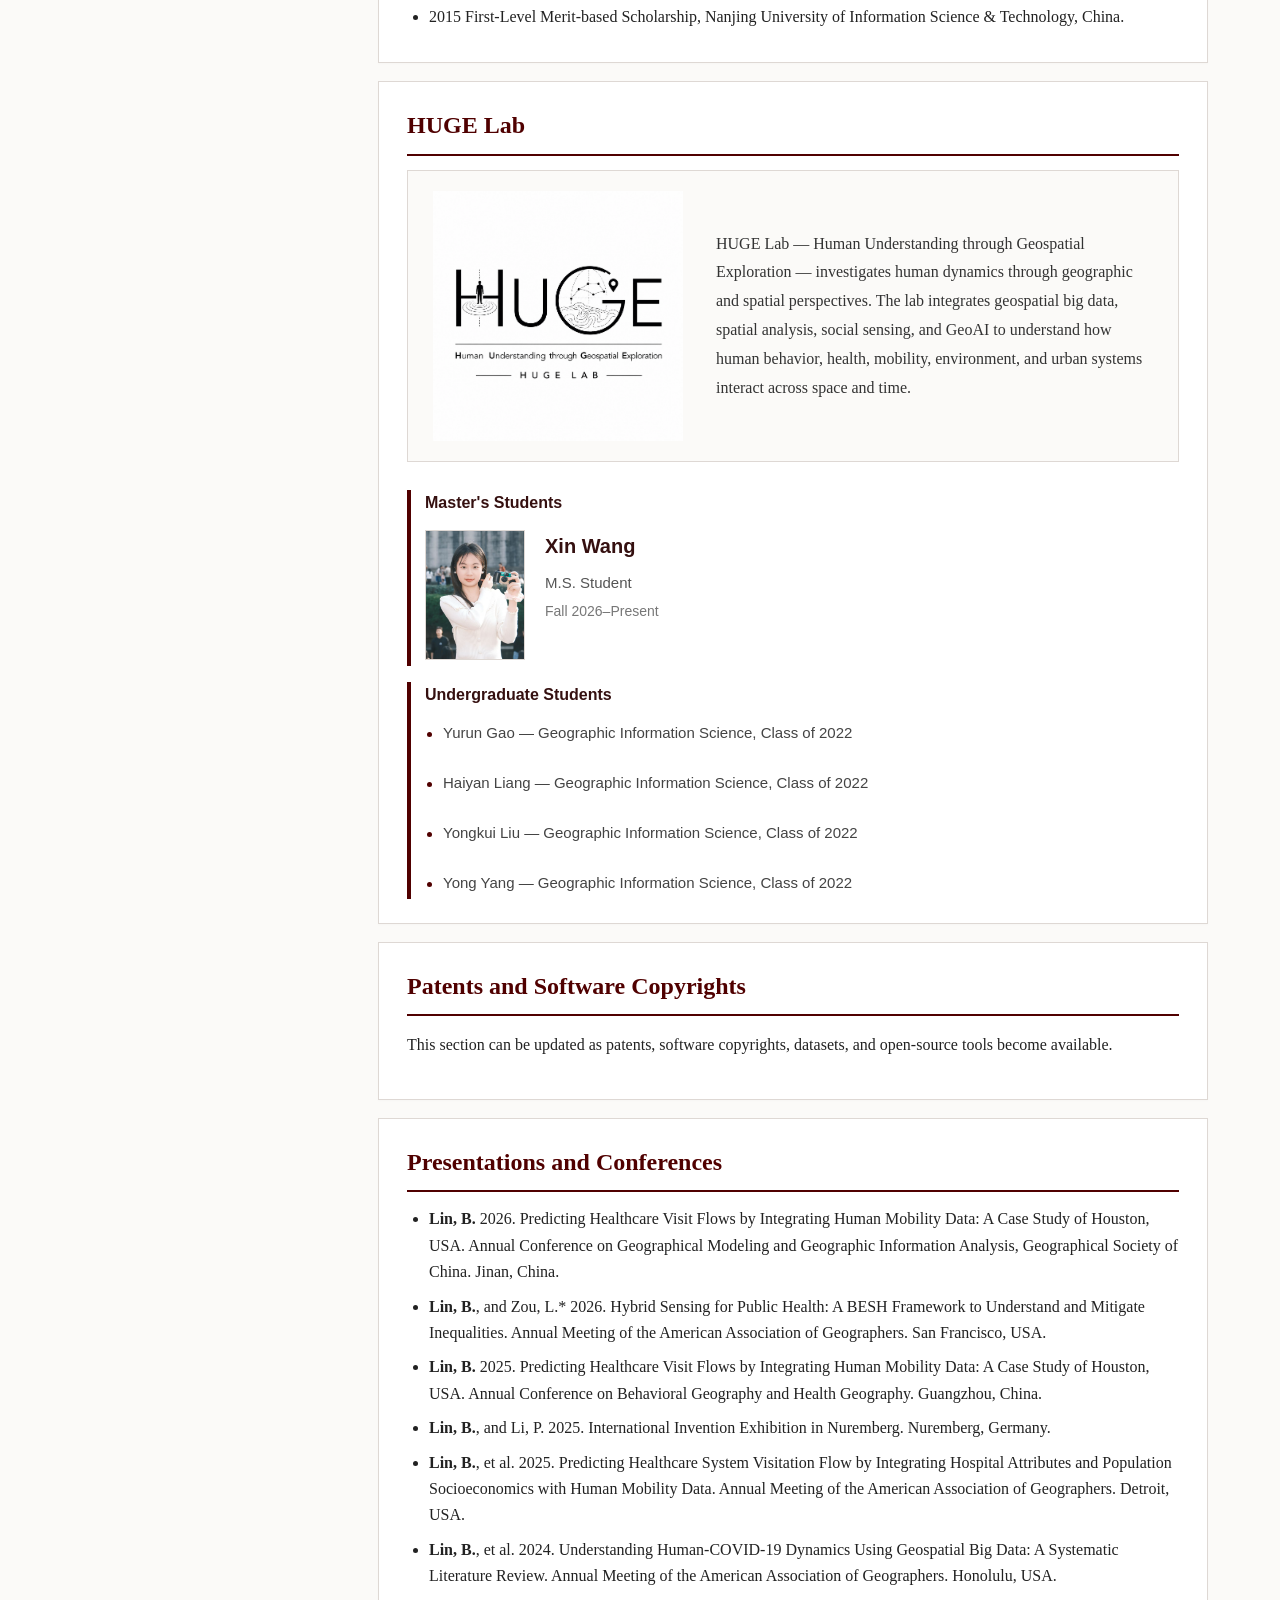
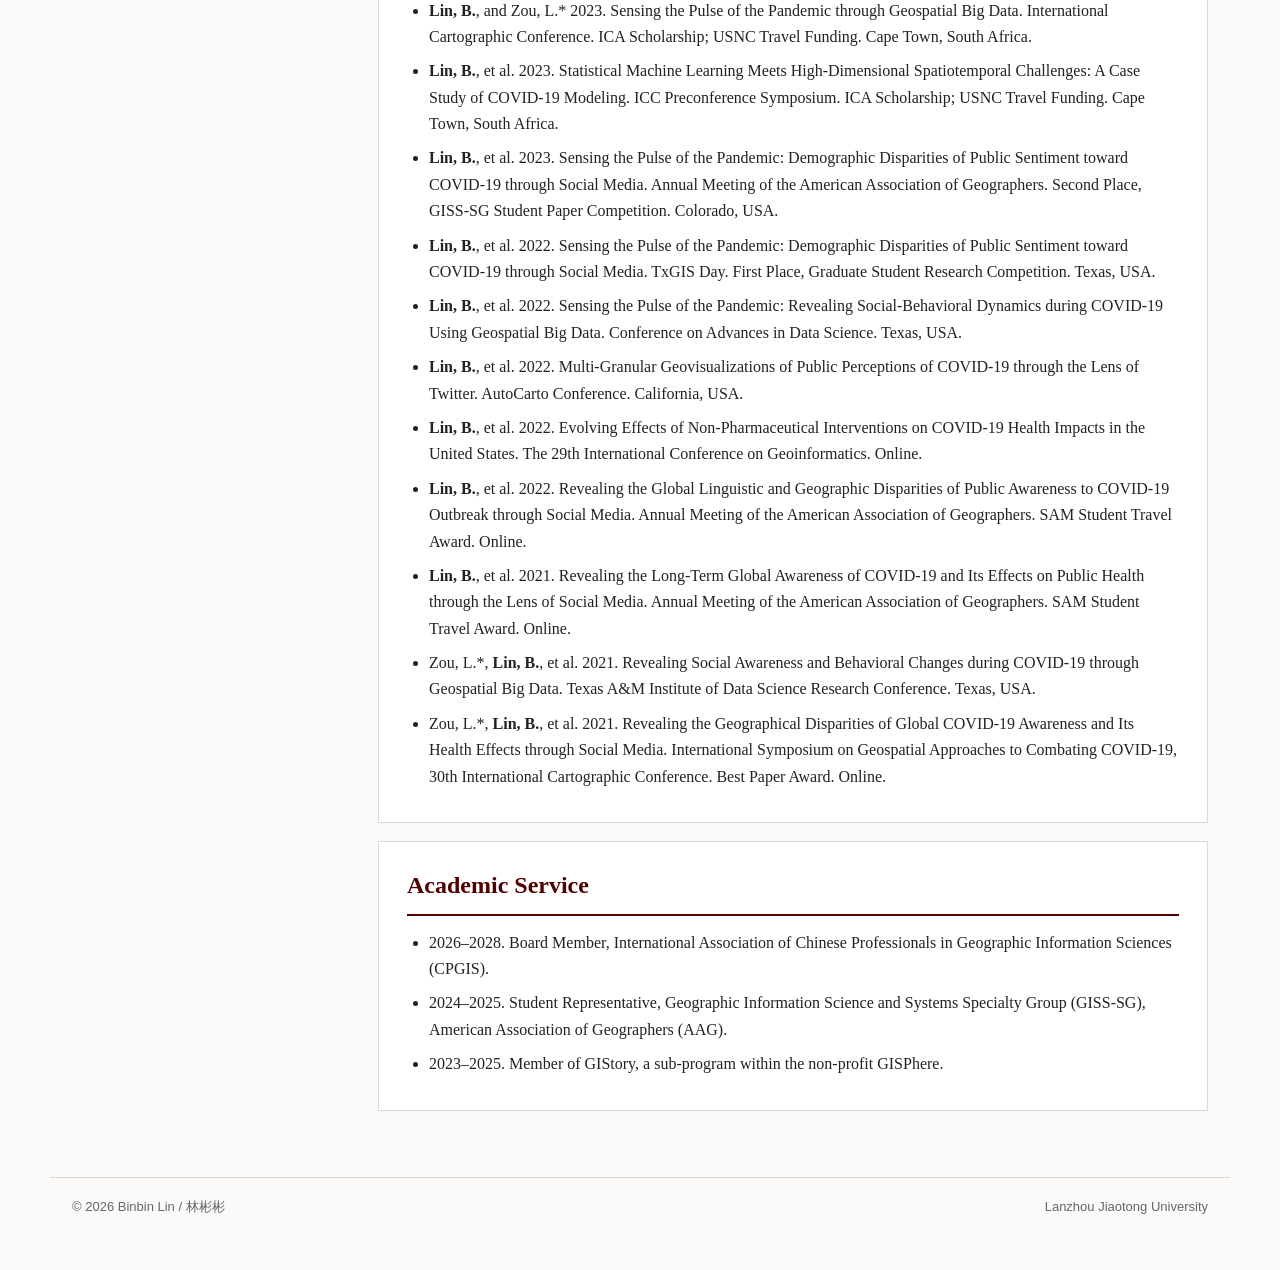
==== commit e1356450: "Add redeploy comment in index.html" ====
--- a/index.html
+++ b/index.html
@@ -19,7 +19,7 @@
         <a href="#projects" data-i18n="nav_projects">Projects</a>
         <a href="#teaching" data-i18n="nav_teaching">Teaching</a>
         <a href="#awards" data-i18n="nav_awards">Awards</a>
-        <a href="#students" data-i18n="nav_students">Students</a>
+        <a href="#students" data-i18n="nav_students">Lab</a>
         <a href="#patents" data-i18n="nav_patents">Patents</a>
         <a href="#talks" data-i18n="nav_talks">Presentations</a>
         <a href="#service" data-i18n="nav_service">Service</a>
@@ -60,3 +60,4 @@
 </body>
 </html>
 <!-- redeploy -->
+ 
--- a/assets/style.css
+++ b/assets/style.css
@@ -457,3 +457,73 @@
   color:#777;
   font-size:14px;
 }
+/* =========================
+   HUGE Lab
+========================= */
+
+.lab-header{
+  display:grid;
+  grid-template-columns:260px minmax(0, 1fr);
+  gap:28px;
+  align-items:center;
+  margin:4px 0 28px;
+  padding:20px;
+  background:var(--soft2);
+  border:1px solid var(--line);
+}
+
+.lab-logo-wrap{
+  display:flex;
+  align-items:center;
+  justify-content:center;
+}
+
+.lab-logo{
+  display:block;
+  width:100%;
+  max-width:250px;
+  height:auto;
+  object-fit:contain;
+}
+
+.lab-description{
+  font-size:16px;
+  line-height:1.8;
+  color:#333;
+}
+
+.undergraduate-item{
+  position:relative;
+  padding:4px 0 4px 18px;
+  font-family:Arial,'Noto Sans SC',sans-serif;
+  font-size:15px;
+  line-height:1.6;
+  color:#444;
+}
+
+.undergraduate-item::before{
+  content:"";
+  position:absolute;
+  left:2px;
+  top:15px;
+  width:5px;
+  height:5px;
+  border-radius:50%;
+  background:var(--maroon);
+}
+
+@media(max-width:700px){
+  .lab-header{
+    grid-template-columns:1fr;
+    gap:18px;
+    padding:16px;
+  }
+
+  .lab-logo{
+    max-width:280px;
+  }
+
+  .lab-description{
+    font-size:15px;
+  }
+}
